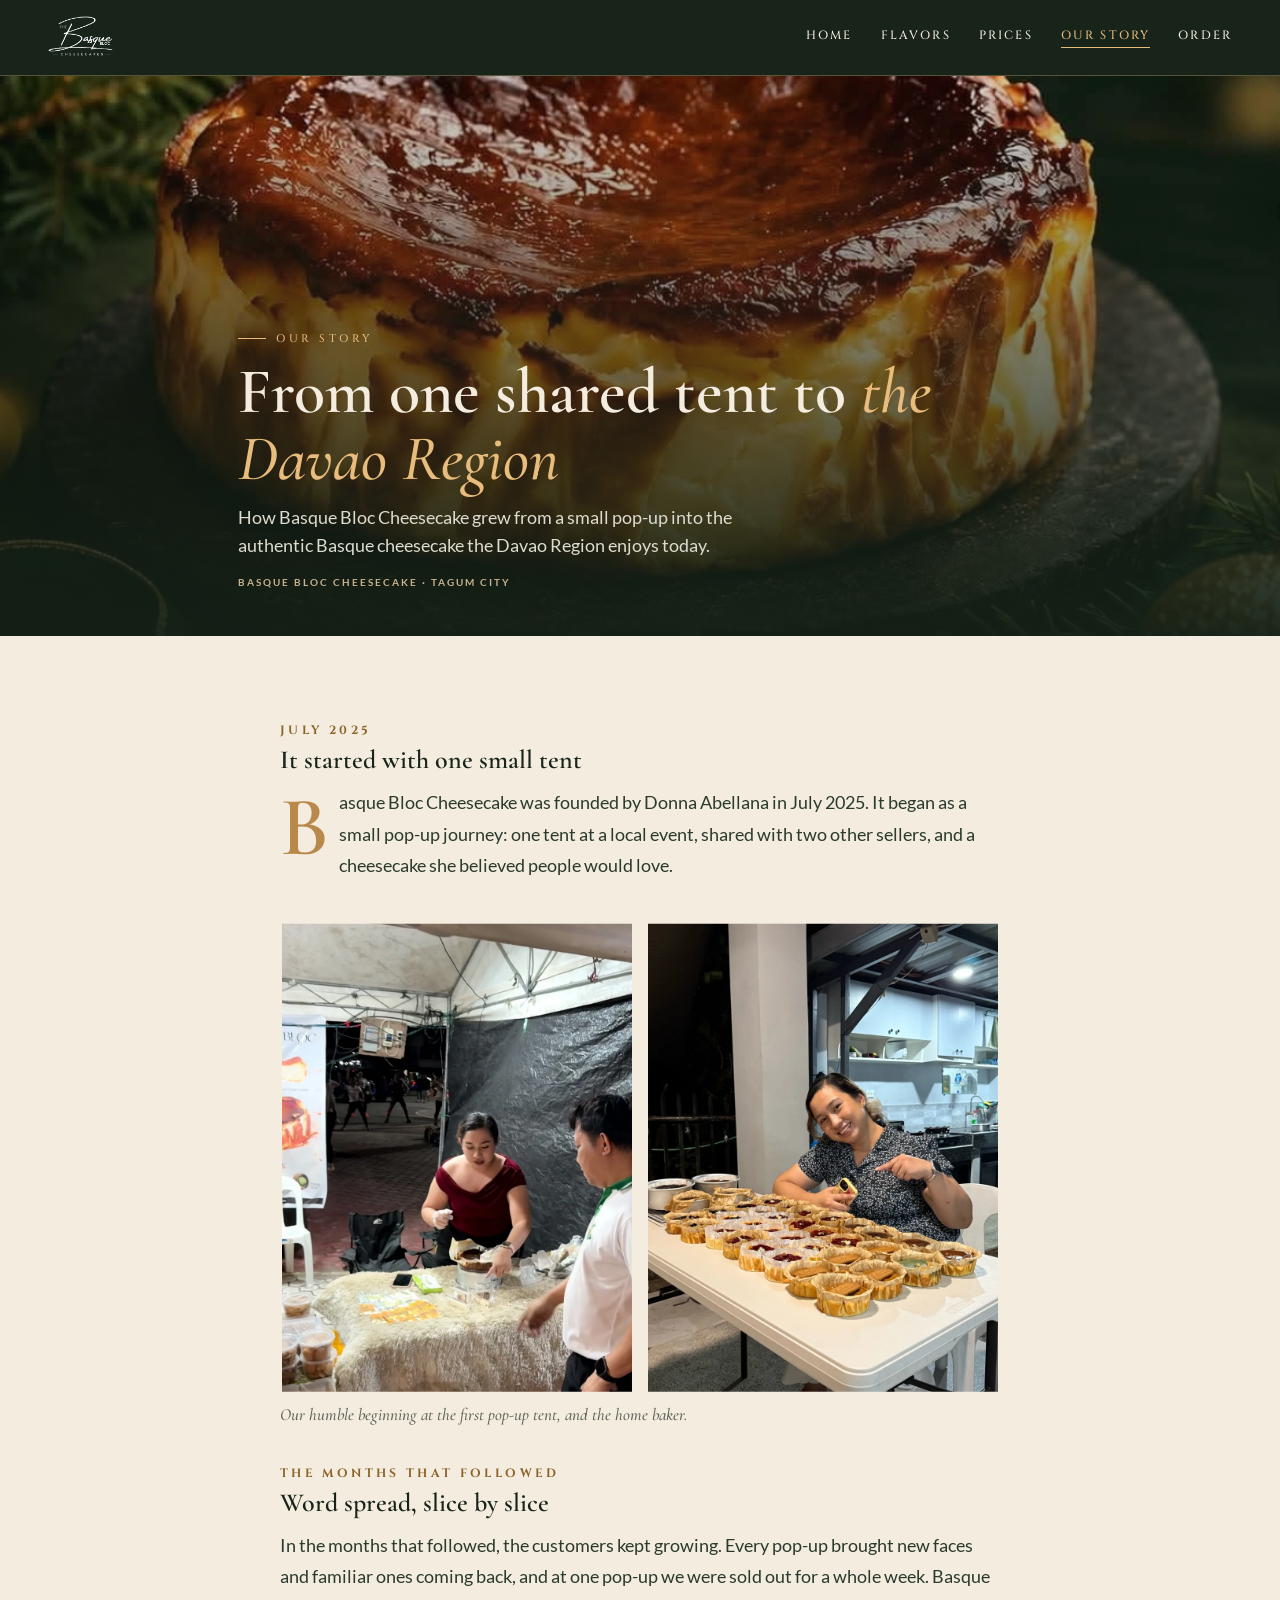
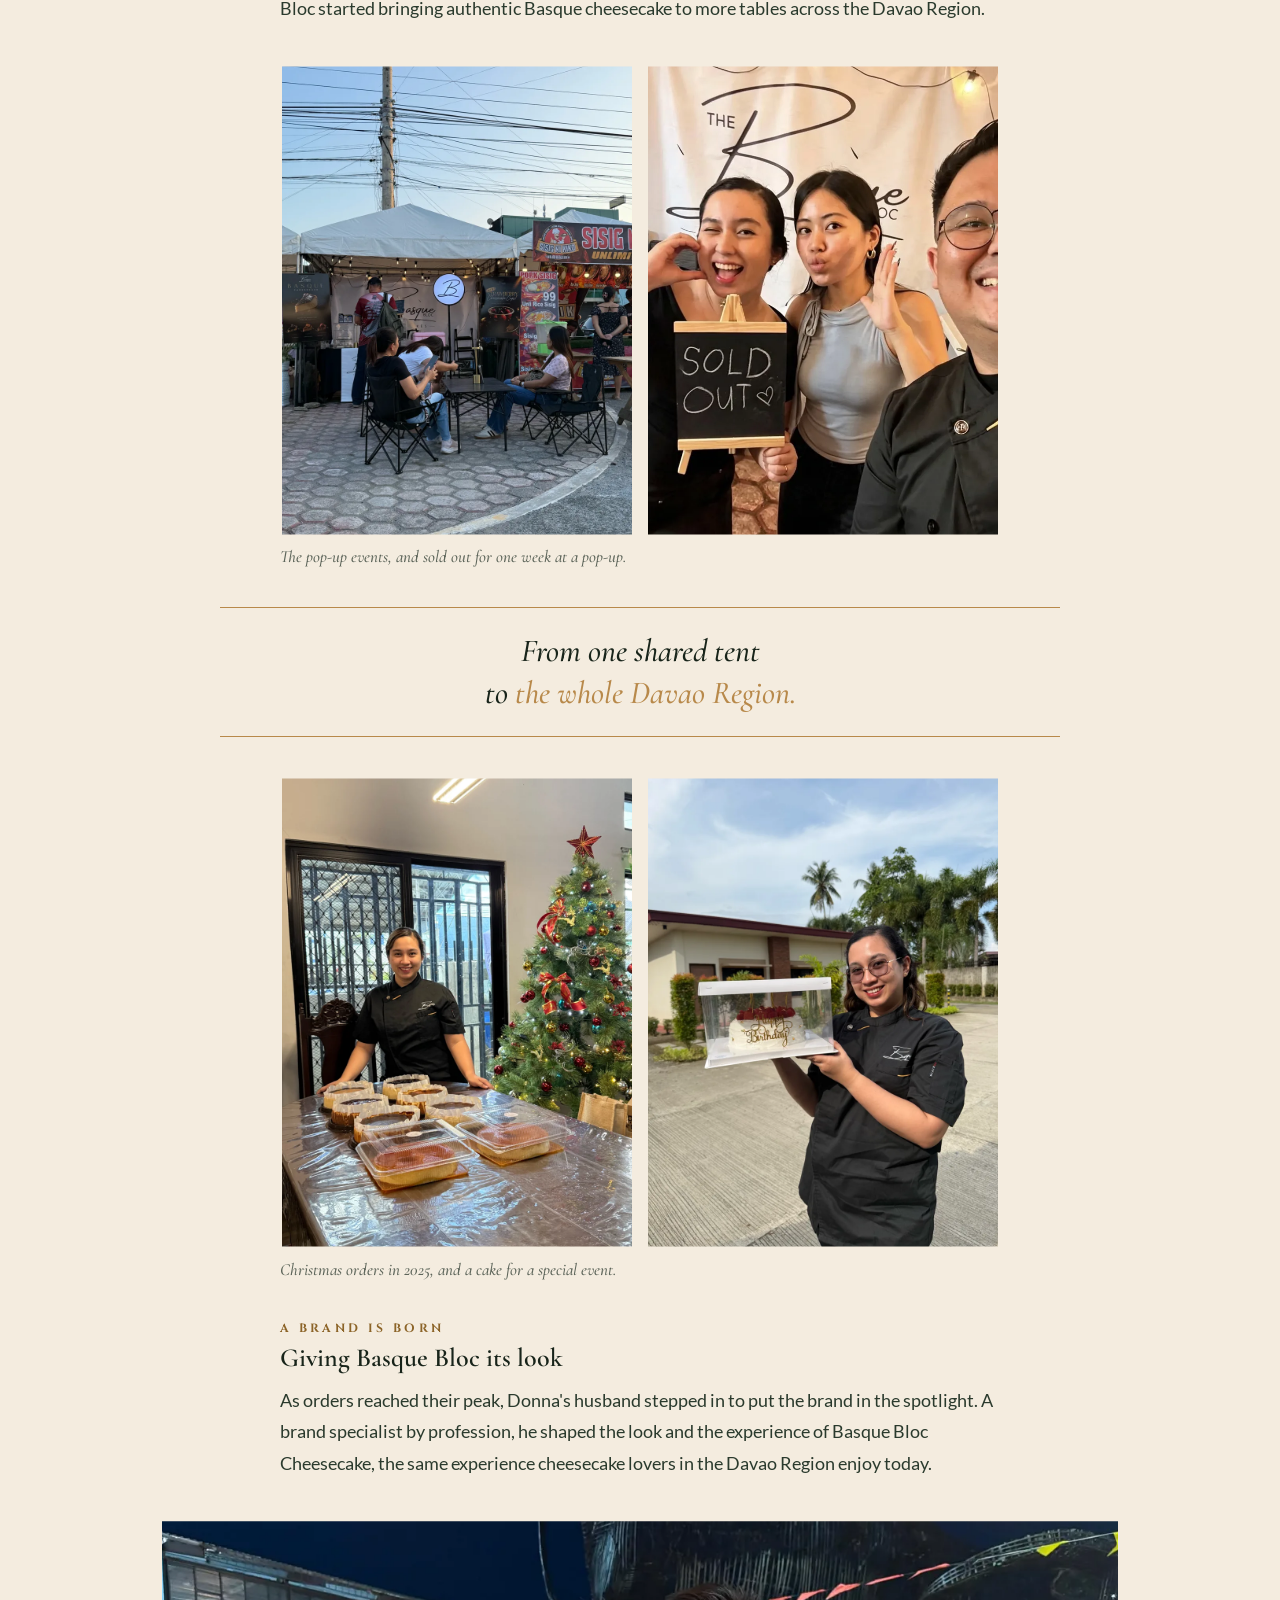
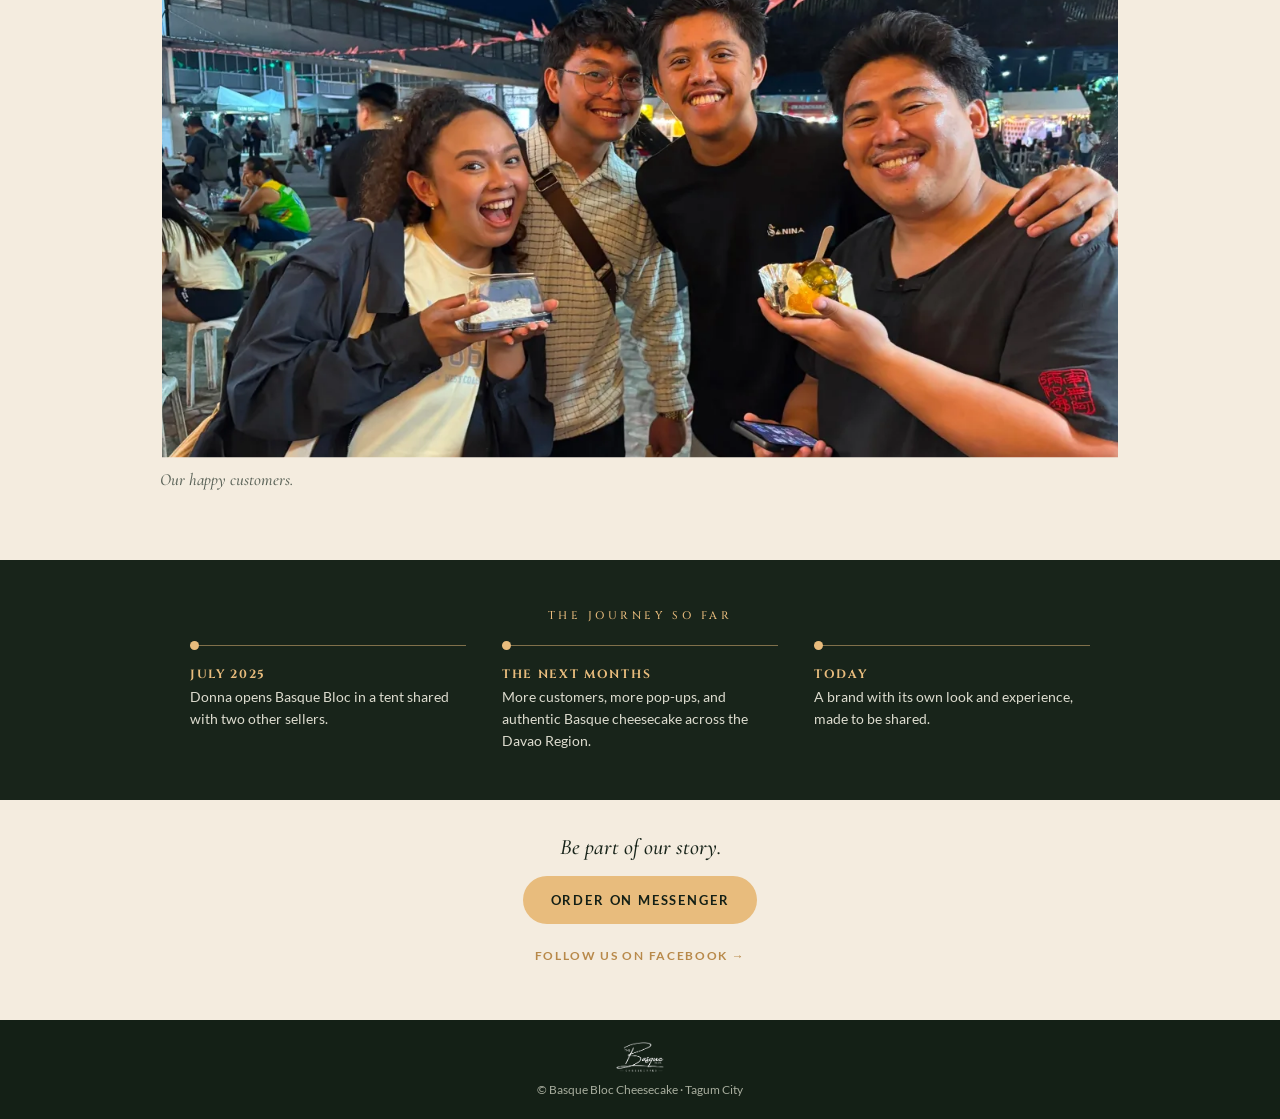
==== our-story/index.html @ f89abeab "Add Our Story page and homepage teaser" ====
<!doctype html><html lang="en"><head><meta charset="utf-8"><meta name="viewport" content="width=device-width,initial-scale=1">
<meta name="theme-color" content="#18241A">
<meta name="description" content="How Basque Bloc Cheesecake grew from one shared pop-up tent in Tagum City in July 2025 to the authentic Basque cheesecake the Davao Region enjoys today.">
<meta property="og:type" content="article"><meta property="og:url" content="https://basqueblocph.github.io/our-story/">
<meta property="og:title" content="Our Story — Basque Bloc Cheesecake"><meta property="og:description" content="From one shared tent to the Davao Region.">
<meta property="og:image" content="https://basqueblocph.github.io/assets/og-preview.jpg"><meta property="og:image:width" content="1200"><meta property="og:image:height" content="630">
<meta name="twitter:card" content="summary_large_image">
<link rel="icon" href="../assets/favicon.png" type="image/png"><link rel="apple-touch-icon" href="../assets/apple-touch-icon.png">
<title>Our Story — Basque Bloc Cheesecake</title>
<style>
@font-face{font-family:Cinzel;font-weight:500;src:url('../assets/fonts/Cinzel-500.woff2')}
@font-face{font-family:Cinzel;font-weight:700;src:url('../assets/fonts/Cinzel-700.woff2')}
@font-face{font-family:'Cormorant Garamond';font-style:italic;font-weight:500;src:url('../assets/fonts/CormorantGaramond-500i.woff2')}
@font-face{font-family:'Cormorant Garamond';font-weight:600;src:url('../assets/fonts/CormorantGaramond-600.woff2')}
@font-face{font-family:Lato;font-weight:400;src:url('../assets/fonts/Lato-400.woff2')}
@font-face{font-family:Lato;font-weight:700;src:url('../assets/fonts/Lato-700.woff2')}
:root{--green:#18241A;--forest:#142016;--cream:#F4ECDF;--gold:#E8BC7D;--goldd:#B8894A;--ink:#18241A}
*{box-sizing:border-box;margin:0;padding:0}
body{background:var(--cream);color:var(--ink);font-family:Lato,Arial,sans-serif}
header{background:var(--green);height:64px;display:flex;align-items:center;justify-content:space-between;padding:0 20px;border-bottom:1px solid rgba(232,188,125,.3)}
header img{height:34px}
header nav{display:none;gap:28px;font:500 0.75rem Cinzel;letter-spacing:.18em;color:#F4ECDF}
header nav b{color:var(--gold);font-weight:500;border-bottom:1px solid var(--gold);padding-bottom:4px}
.burger{width:22px;height:14px;border-top:2px solid var(--gold);border-bottom:2px solid var(--gold);position:relative}
.burger:after{content:'';position:absolute;left:0;right:0;top:4px;border-top:2px solid var(--gold)}
.hero{position:relative;min-height:440px;background:url('../assets/photos/hero-cake.webp') center 35%/cover;display:flex;align-items:flex-end}
.hero:before{content:'';position:absolute;inset:0;background:linear-gradient(180deg,rgba(20,32,22,.15) 0%,rgba(20,32,22,.55) 45%,rgba(20,32,22,.96) 100%)}
.hero .in{position:relative;padding:96px 22px 30px;color:#F4ECDF;max-width:900px;margin:0 auto;width:100%}
.kick{font:500 0.6875rem Cinzel;letter-spacing:.32em;color:var(--gold);display:flex;align-items:center;gap:10px}
.kick:before{content:'';width:28px;border-top:1px solid var(--gold)}
h1{font:600 2.375rem/1.05 'Cormorant Garamond',Georgia,serif;margin:12px 0 12px}
h1 i{font-style:italic;font-weight:500;color:var(--gold)}
.dek{font:400 0.9375rem/1.55 Lato;color:#dddccf;max-width:560px}
.meta{margin-top:16px;font:700 0.625rem Lato;letter-spacing:.2em;color:#c9b48f}
article{max-width:680px;margin:0 auto;padding:34px 22px 10px}
article p{font-size:1.031rem;line-height:1.75;margin:0 0 20px;color:#2a3a2d}
.drop:first-letter{float:left;font:600 4rem/0.82 'Cormorant Garamond',serif;color:var(--goldd);margin:6px 10px 0 0}
h2{font:600 1.625rem/1.2 'Cormorant Garamond',serif;margin:30px 0 12px;color:var(--ink)}
h2 small{display:block;font:700 0.75rem Cinzel;letter-spacing:.28em;color:#8C6428;margin-bottom:6px}
figure{margin:26px -22px}
figure img{width:100%;display:block;aspect-ratio:3/2;object-fit:cover;object-position:center 60%;clip-path:inset(2px)}.duo{display:grid;grid-template-columns:1fr 1fr;gap:4px}
figcaption{font:italic 500 1.0625rem 'Cormorant Garamond',serif;color:#5d655a;padding:8px 22px 0}
.pull{margin:30px 0;padding:22px 0;border-top:1px solid var(--goldd);border-bottom:1px solid var(--goldd);text-align:center;font:italic 500 1.625rem/1.3 'Cormorant Garamond',serif;color:var(--ink)}
.pull span{color:var(--goldd)}
.time{background:var(--green);color:#F4ECDF;padding:34px 22px;margin-top:20px}
.time .wrap{max-width:900px;margin:0 auto}
.time h3{font:500 0.6875rem Cinzel;letter-spacing:.32em;color:var(--gold);text-align:center;margin-bottom:22px}
.steps{display:grid;gap:18px}
.step{border-left:1px solid rgba(232,188,125,.5);padding:2px 0 2px 18px;position:relative}
.step:before{content:'';position:absolute;left:-5px;top:6px;width:9px;height:9px;border-radius:50%;background:var(--gold)}
.step b{display:block;font:700 0.75rem Cinzel;letter-spacing:.14em;color:var(--gold);margin-bottom:4px}
.step span{font:400 0.9062rem/1.5 Lato;color:#dddccf}
.cta{text-align:center;padding:34px 22px 40px}
.cta p{font:italic 500 1.375rem 'Cormorant Garamond',serif;margin-bottom:16px}
.btn{display:inline-block;background:var(--gold);color:var(--forest);font:700 0.8125rem Lato;letter-spacing:.14em;padding:16px 28px;border-radius:999px}
.btn2{display:inline-flex;align-items:center;justify-content:center;min-height:48px;padding:0 16px;margin-top:8px;font:700 0.75rem Lato;letter-spacing:.14em;color:var(--goldd)}
footer{background:var(--forest);color:#a9ae9f;text-align:center;padding:22px;font:400 0.75rem Lato}
footer img{height:30px;display:block;margin:0 auto 10px}
@media(min-width:900px){
 header{height:76px;padding:0 48px} header img{height:40px} header nav{display:flex} .burger{display:none}
 .hero{min-height:560px} .hero .in{padding:0 48px 48px} h1{font-size:4rem} .dek{font-size:1.125rem}
 article{padding:56px 0 10px;max-width:720px} article p{font-size:1.125rem}
 .drop:first-letter{font-size:5.25rem}
 figure{margin:40px 0} .duo{gap:12px} figcaption{padding:10px 0 0}
 .pull{font-size:2rem;margin:40px -60px}
 .time{padding:48px} .steps{grid-template-columns:repeat(3,1fr);gap:36px}
 .step{border-left:none;border-top:1px solid rgba(232,188,125,.5);padding:20px 0 0}
 .step:before{left:0;top:-5px}
}
.tall img{aspect-ratio:4/5;object-position:center 40%}.duo.t img{aspect-ratio:3/4}.wide img{aspect-ratio:4/3;object-position:center 30%}
@media(min-width:900px){.tall{margin:40px 60px}.wide{margin:40px -120px}.wide img{aspect-ratio:16/9}}
.cta .btn2{display:flex;width:max-content;margin-left:auto;margin-right:auto}a{color:inherit;text-decoration:none}
header nav a{color:#F4ECDF}header nav a:hover{color:var(--gold)}
.mnav{position:relative}.mnav summary{list-style:none;cursor:pointer;width:48px;height:48px;display:flex;align-items:center;justify-content:center}
.mnav summary::-webkit-details-marker{display:none}
.mnav .links{position:absolute;right:0;top:52px;background:var(--green);border:1px solid rgba(232,188,125,.35);border-radius:14px;padding:8px;display:flex;flex-direction:column;min-width:200px;z-index:10}
.mnav .links a{font:500 13px Cinzel;letter-spacing:.14em;color:#F4ECDF;padding:14px 16px;min-height:48px}
.mnav .links a[aria-current]{color:var(--gold)}
.btn,.btn2{cursor:pointer}.btn:focus-visible,.btn2:focus-visible,a:focus-visible{outline:2px solid var(--gold);outline-offset:3px}
.btn2{display:inline-block;padding:12px 8px}
h1,h2,p,figcaption,.pull{overflow-wrap:normal;word-break:normal;hyphens:manual}
@media(min-width:900px){.mnav{display:none}}
</style></head><body>
<header><a href="../" aria-label="Basque Bloc Cheesecake home"><img src="../assets/logo-white.png" alt="The Basque Bloc Cheesecakes"></a><nav aria-label="Main navigation"><a href="../#home">HOME</a><a href="../#menu">FLAVORS</a><a href="../#sizes">PRICES</a><b aria-current="page">OUR STORY</b><a href="https://m.me/BasqueBlocPH" target="_blank" rel="noopener noreferrer">ORDER</a></nav>
<details class="mnav"><summary aria-label="Open menu"><span class="burger" aria-hidden="true"></span></summary><div class="links"><a href="../#home">HOME</a><a href="../#menu">FLAVORS</a><a href="../#sizes">PRICES</a><a href="./" aria-current="page">OUR STORY</a><a href="https://m.me/BasqueBlocPH" target="_blank" rel="noopener noreferrer">ORDER</a></div></details></header>
<main><section class="hero"><div class="in">
<div class="kick">OUR STORY</div>
<h1>From one shared tent to <i>the Davao Region</i></h1>
<p class="dek">How Basque Bloc Cheesecake grew from a small pop-up into the authentic Basque cheesecake the Davao Region enjoys today.</p>
<div class="meta">BASQUE BLOC CHEESECAKE · TAGUM CITY</div>
</div></section>
<article>
<h2><small>JULY 2025</small>It started with one small tent</h2>
<p class="drop">Basque Bloc Cheesecake was founded by Donna Abellana in July 2025. It began as a small pop-up journey: one tent at a local event, shared with two other sellers, and a cheesecake she believed people would love.</p>
<figure><div class="duo t"><img loading="lazy" src="../assets/story/first-popup.webp" alt="Basque Bloc's first pop-up tent"><img loading="lazy" src="../assets/story/home-baker.webp" alt="Donna with a table of Basque cheesecakes"></div><figcaption>Our humble beginning at the first pop-up tent, and the home baker.</figcaption></figure>
<h2><small>THE MONTHS THAT FOLLOWED</small>Word spread, slice by slice</h2>
<p>In the months that followed, the customers kept growing. Every pop-up brought new faces and familiar ones coming back, and at one pop-up we were sold out for a whole week. Basque Bloc started bringing authentic Basque cheesecake to more tables across the Davao Region.</p>
<figure><div class="duo t"><img loading="lazy" src="../assets/story/popup-events.webp" alt="Basque Bloc at a pop-up event"><img loading="lazy" src="../assets/story/sold-out.webp" alt="The team with a Sold Out sign"></div><figcaption>The pop-up events, and sold out for one week at a pop-up.</figcaption></figure>
<div class="pull">From one shared tent<br>to <span>the whole Davao Region.</span></div>
<figure><div class="duo t"><img loading="lazy" src="../assets/story/christmas-2025.webp" alt="Christmas orders in 2025"><img loading="lazy" src="../assets/story/special-event.webp" alt="A cheesecake for a special event"></div><figcaption>Christmas orders in 2025, and a cake for a special event.</figcaption></figure>
<h2><small>A BRAND IS BORN</small>Giving Basque Bloc its look</h2>
<p>As orders reached their peak, Donna's husband stepped in to put the brand in the spotlight. A brand specialist by profession, he shaped the look and the experience of Basque Bloc Cheesecake, the same experience cheesecake lovers in the Davao Region enjoy today.</p>
<figure class="wide"><img loading="lazy" src="../assets/story/happy-customers.webp" alt="Happy Basque Bloc customers"><figcaption>Our happy customers.</figcaption></figure>
</article>
<section class="time"><div class="wrap"><h3>THE JOURNEY SO FAR</h3><div class="steps">
<div class="step"><b>JULY 2025</b><span>Donna opens Basque Bloc in a tent shared with two other sellers.</span></div>
<div class="step"><b>THE NEXT MONTHS</b><span>More customers, more pop-ups, and authentic Basque cheesecake across the Davao Region.</span></div>
<div class="step"><b>TODAY</b><span>A brand with its own look and experience, made to be shared.</span></div>
</div></div></section>
<section class="cta"><p>Be part of our story.</p><a class="btn" href="https://m.me/BasqueBlocPH" target="_blank" rel="noopener noreferrer">ORDER ON MESSENGER</a><br><a class="btn2" href="https://www.facebook.com/BasqueBlocPH/" target="_blank" rel="noopener noreferrer">FOLLOW US ON FACEBOOK →</a></section></main>
<footer><a href="../"><img src="../assets/logo-white.png" alt="Back to Basque Bloc home"></a>© Basque Bloc Cheesecake · Tagum City</footer>
</body></html>
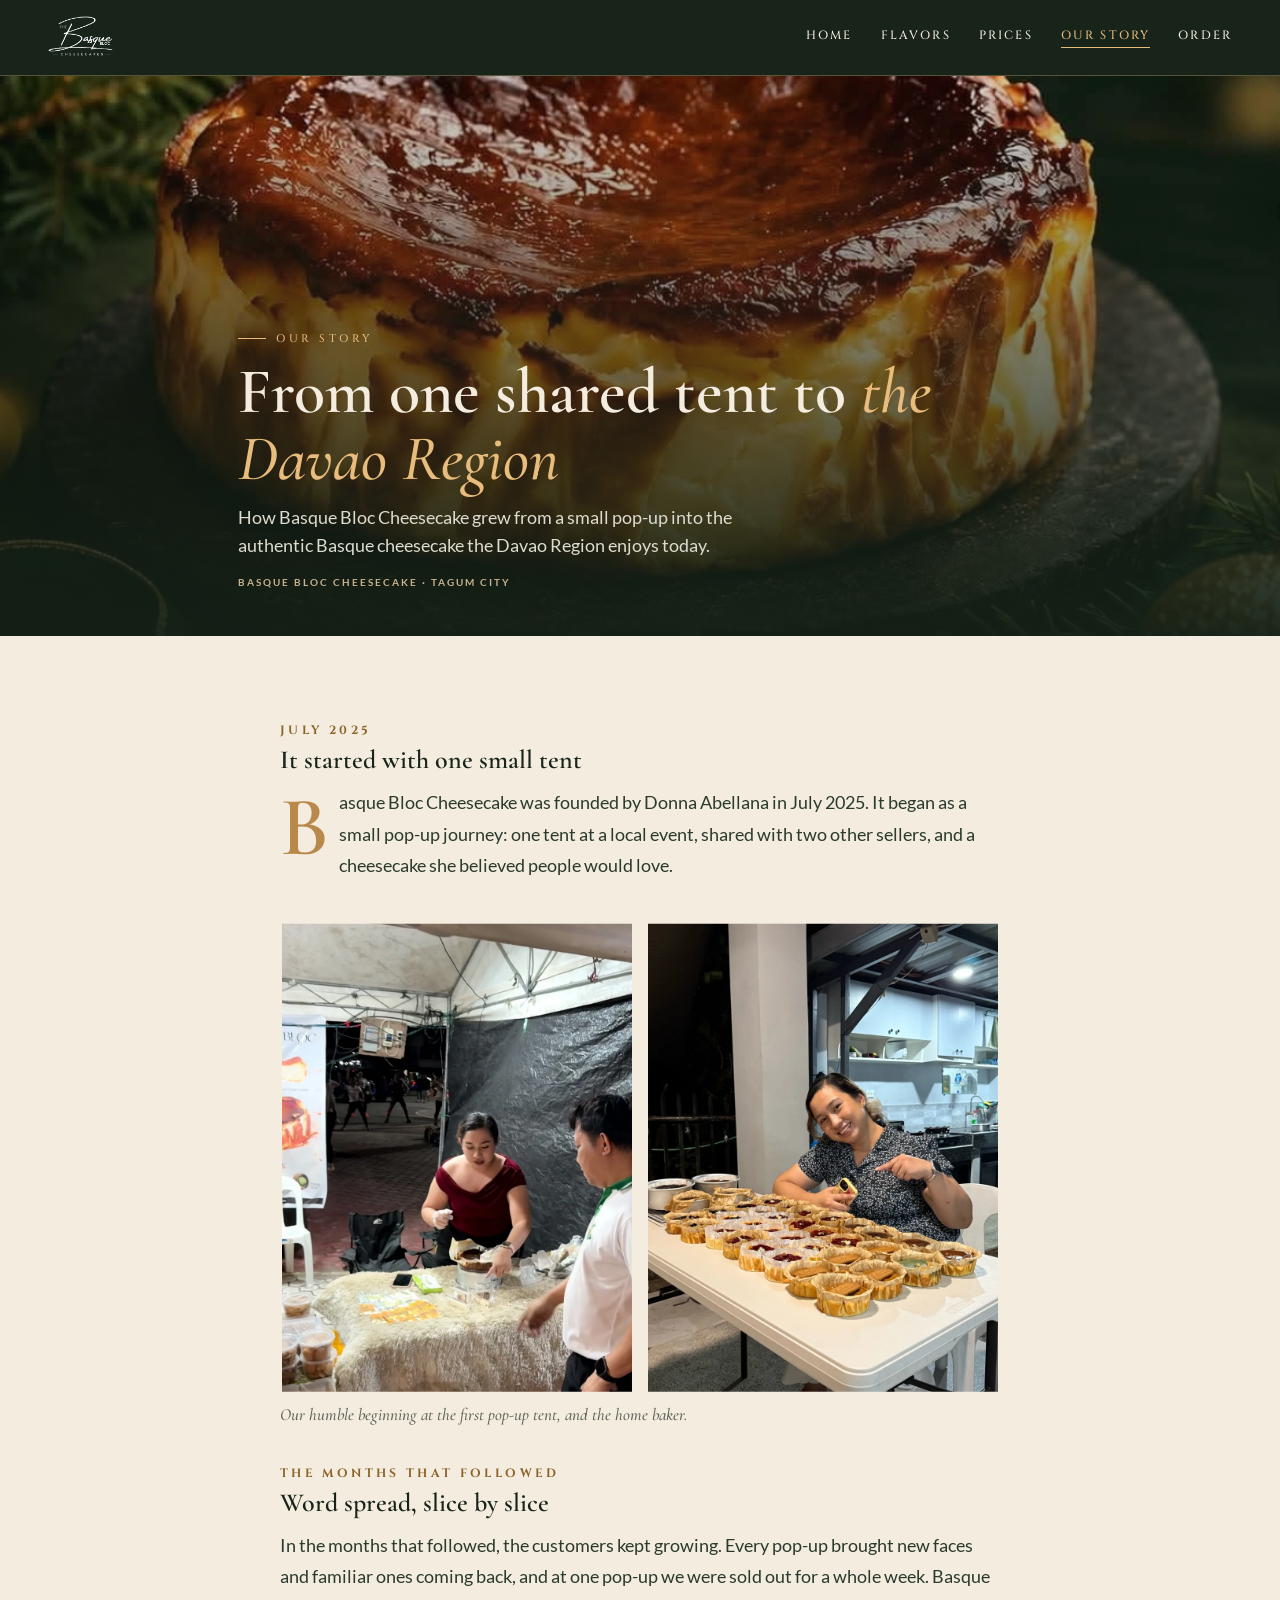
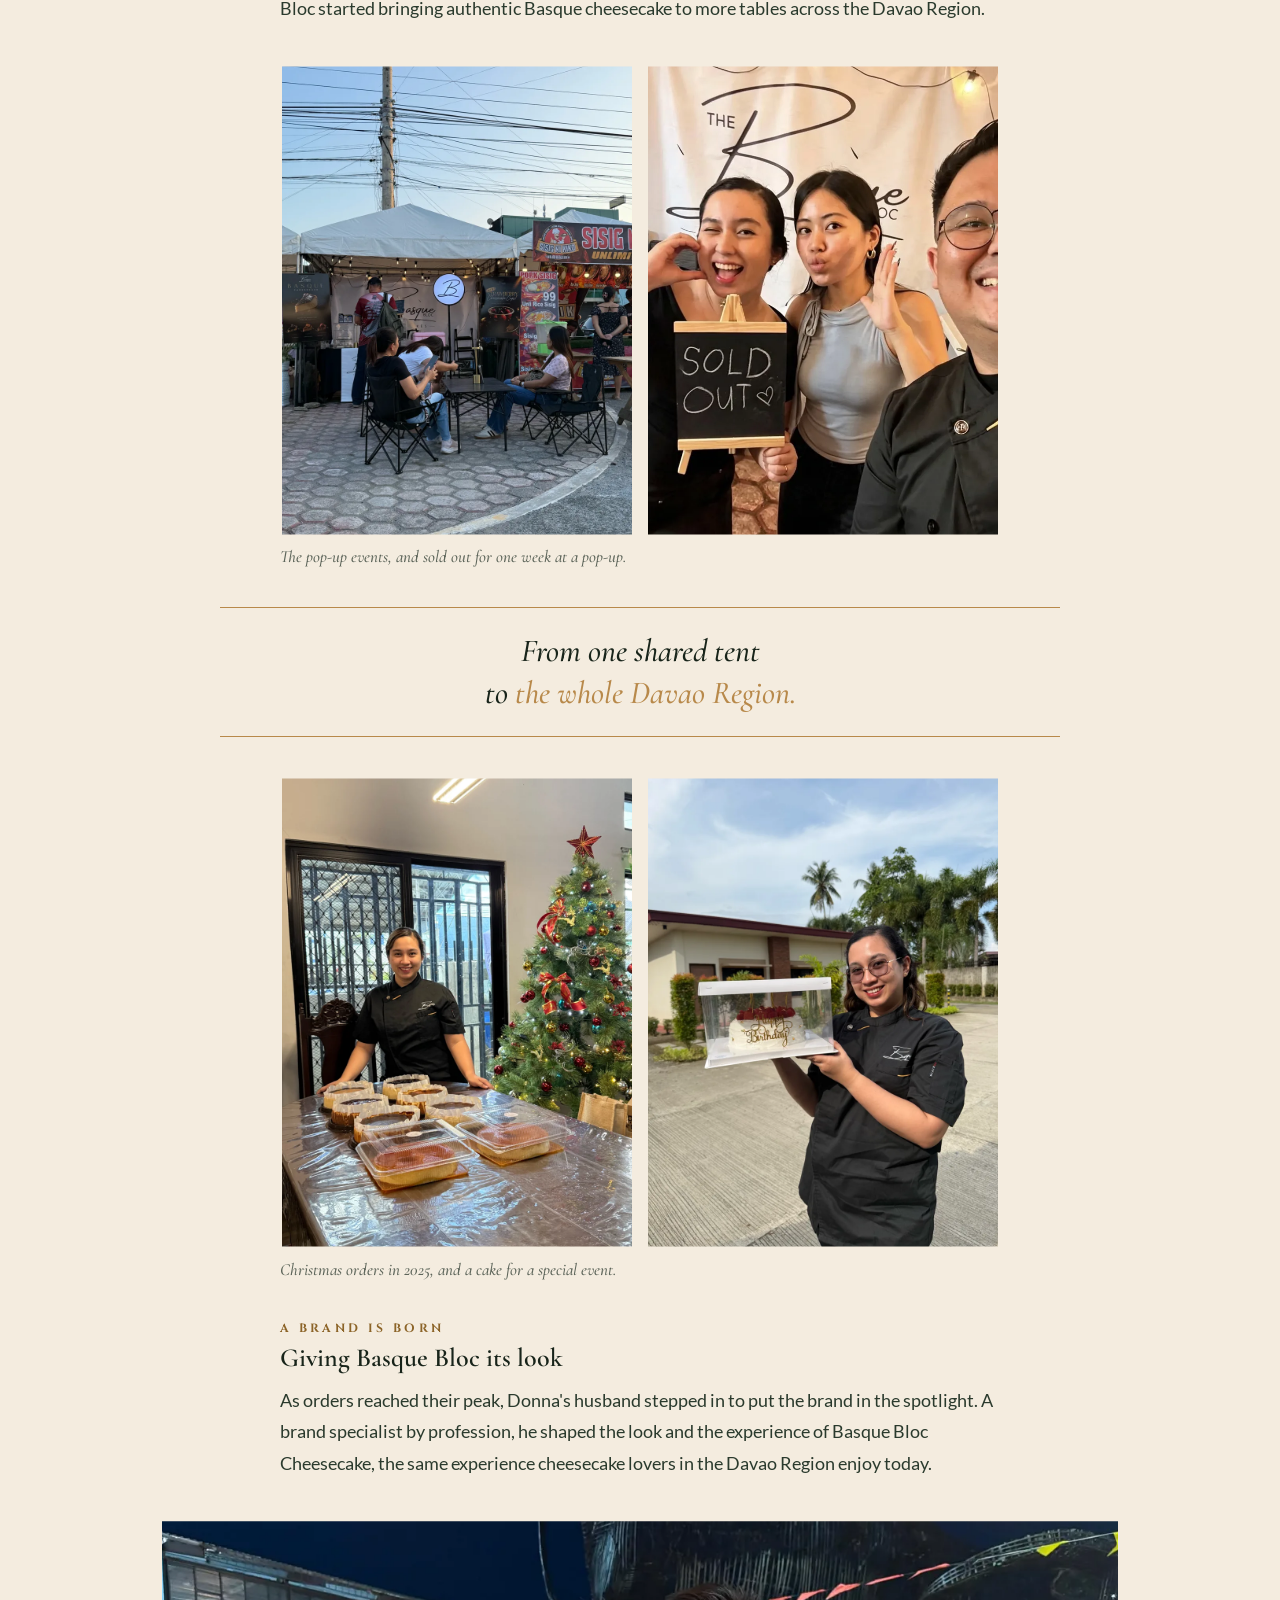
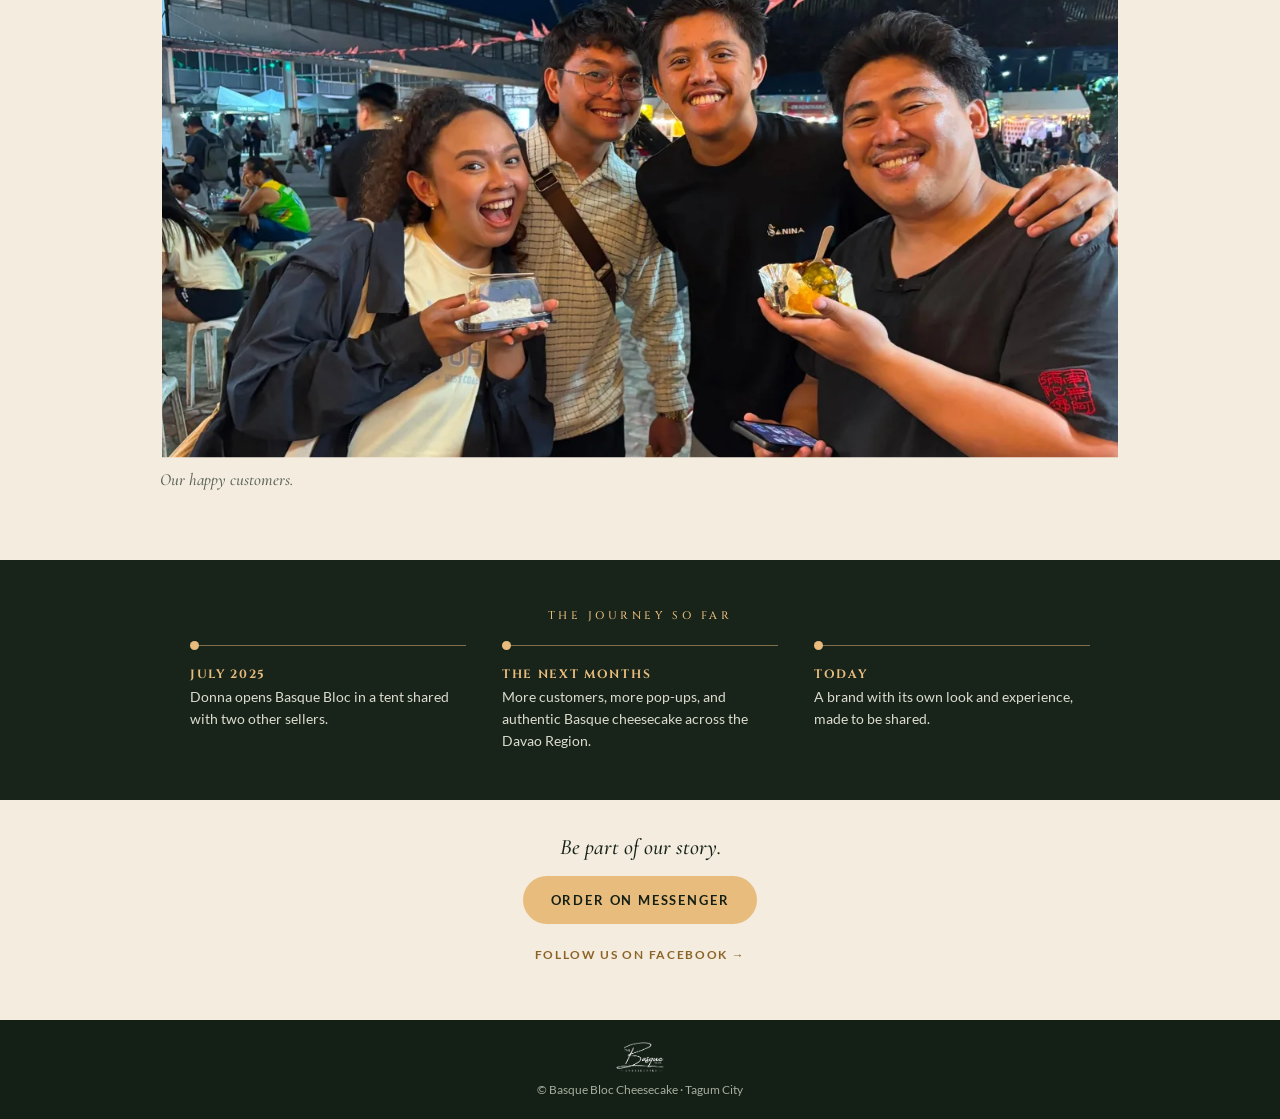
==== commit f8a25442: "Our Story: Uma's readability fixes (rem text, captions, labels, 48px Follow, hero min-height)" ====
--- a/our-story/index.html
+++ b/our-story/index.html
@@ -23,9 +23,9 @@
 header nav b{color:var(--gold);font-weight:500;border-bottom:1px solid var(--gold);padding-bottom:4px}
 .burger{width:22px;height:14px;border-top:2px solid var(--gold);border-bottom:2px solid var(--gold);position:relative}
 .burger:after{content:'';position:absolute;left:0;right:0;top:4px;border-top:2px solid var(--gold)}
-.hero{position:relative;min-height:440px;background:url('../assets/photos/hero-cake.webp') center 35%/cover;display:flex;align-items:flex-end}
+.hero{position:relative;height:440px;background:url('../assets/photos/hero-cake.webp') center 35%/cover;display:flex;align-items:flex-end}
 .hero:before{content:'';position:absolute;inset:0;background:linear-gradient(180deg,rgba(20,32,22,.15) 0%,rgba(20,32,22,.55) 45%,rgba(20,32,22,.96) 100%)}
-.hero .in{position:relative;padding:96px 22px 30px;color:#F4ECDF;max-width:900px;margin:0 auto;width:100%}
+.hero .in{position:relative;padding:0 22px 30px;color:#F4ECDF;max-width:900px;margin:0 auto;width:100%}
 .kick{font:500 0.6875rem Cinzel;letter-spacing:.32em;color:var(--gold);display:flex;align-items:center;gap:10px}
 .kick:before{content:'';width:28px;border-top:1px solid var(--gold)}
 h1{font:600 2.375rem/1.05 'Cormorant Garamond',Georgia,serif;margin:12px 0 12px}
@@ -53,12 +53,12 @@
 .cta{text-align:center;padding:34px 22px 40px}
 .cta p{font:italic 500 1.375rem 'Cormorant Garamond',serif;margin-bottom:16px}
 .btn{display:inline-block;background:var(--gold);color:var(--forest);font:700 0.8125rem Lato;letter-spacing:.14em;padding:16px 28px;border-radius:999px}
-.btn2{display:inline-flex;align-items:center;justify-content:center;min-height:48px;padding:0 16px;margin-top:8px;font:700 0.75rem Lato;letter-spacing:.14em;color:var(--goldd)}
+.btn2{display:inline-flex;align-items:center;justify-content:center;min-height:48px;padding:0 16px;margin-top:8px;font:700 0.75rem Lato;letter-spacing:.14em;color:#8C6428}
 footer{background:var(--forest);color:#a9ae9f;text-align:center;padding:22px;font:400 0.75rem Lato}
 footer img{height:30px;display:block;margin:0 auto 10px}
 @media(min-width:900px){
  header{height:76px;padding:0 48px} header img{height:40px} header nav{display:flex} .burger{display:none}
- .hero{min-height:560px} .hero .in{padding:0 48px 48px} h1{font-size:4rem} .dek{font-size:1.125rem}
+ .hero{height:560px} .hero .in{padding:0 48px 48px} h1{font-size:4rem} .dek{font-size:1.125rem}
  article{padding:56px 0 10px;max-width:720px} article p{font-size:1.125rem}
  .drop:first-letter{font-size:5.25rem}
  figure{margin:40px 0} .duo{gap:12px} figcaption{padding:10px 0 0}
@@ -74,12 +74,14 @@
 .mnav{position:relative}.mnav summary{list-style:none;cursor:pointer;width:48px;height:48px;display:flex;align-items:center;justify-content:center}
 .mnav summary::-webkit-details-marker{display:none}
 .mnav .links{position:absolute;right:0;top:52px;background:var(--green);border:1px solid rgba(232,188,125,.35);border-radius:14px;padding:8px;display:flex;flex-direction:column;min-width:200px;z-index:10}
-.mnav .links a{font:500 13px Cinzel;letter-spacing:.14em;color:#F4ECDF;padding:14px 16px;min-height:48px}
+.mnav .links a{font:500 .8125rem Cinzel;letter-spacing:.14em;color:#F4ECDF;padding:14px 16px;min-height:48px}
 .mnav .links a[aria-current]{color:var(--gold)}
-.btn,.btn2{cursor:pointer}.btn:focus-visible,.btn2:focus-visible,a:focus-visible{outline:2px solid var(--gold);outline-offset:3px}
-.btn2{display:inline-block;padding:12px 8px}
+.btn,.btn2{cursor:pointer}a:focus-visible{outline:2px solid var(--gold);outline-offset:3px}
 h1,h2,p,figcaption,.pull{overflow-wrap:normal;word-break:normal;hyphens:manual}
-@media(min-width:900px){.mnav{display:none}}
+.hero{height:auto!important;min-height:440px}.hero .in{padding-top:96px}
+h1{font-size:clamp(2.2rem,9vw,3.4rem)}
+.btn2{max-width:100%;white-space:normal;text-align:center;line-height:1.4;padding-top:8px;padding-bottom:8px}.btn{max-width:100%}
+@media(min-width:900px){.mnav{display:none}.hero{min-height:560px}.hero .in{padding-top:120px}h1{font-size:clamp(3.4rem,5vw,4rem)}}
 </style></head><body>
 <header><a href="../" aria-label="Basque Bloc Cheesecake home"><img src="../assets/logo-white.png" alt="The Basque Bloc Cheesecakes"></a><nav aria-label="Main navigation"><a href="../#home">HOME</a><a href="../#menu">FLAVORS</a><a href="../#sizes">PRICES</a><b aria-current="page">OUR STORY</b><a href="https://m.me/BasqueBlocPH" target="_blank" rel="noopener noreferrer">ORDER</a></nav>
 <details class="mnav"><summary aria-label="Open menu"><span class="burger" aria-hidden="true"></span></summary><div class="links"><a href="../#home">HOME</a><a href="../#menu">FLAVORS</a><a href="../#sizes">PRICES</a><a href="./" aria-current="page">OUR STORY</a><a href="https://m.me/BasqueBlocPH" target="_blank" rel="noopener noreferrer">ORDER</a></div></details></header>
@@ -107,6 +109,6 @@
 <div class="step"><b>THE NEXT MONTHS</b><span>More customers, more pop-ups, and authentic Basque cheesecake across the Davao Region.</span></div>
 <div class="step"><b>TODAY</b><span>A brand with its own look and experience, made to be shared.</span></div>
 </div></div></section>
-<section class="cta"><p>Be part of our story.</p><a class="btn" href="https://m.me/BasqueBlocPH" target="_blank" rel="noopener noreferrer">ORDER ON MESSENGER</a><br><a class="btn2" href="https://www.facebook.com/BasqueBlocPH/" target="_blank" rel="noopener noreferrer">FOLLOW US ON FACEBOOK →</a></section></main>
+<section class="cta"><p>Be part of our story.</p><a class="btn" href="https://m.me/BasqueBlocPH" target="_blank" rel="noopener noreferrer">ORDER ON MESSENGER</a><a class="btn2" href="https://www.facebook.com/BasqueBlocPH/" target="_blank" rel="noopener noreferrer">FOLLOW US ON FACEBOOK →</a></section></main>
 <footer><a href="../"><img src="../assets/logo-white.png" alt="Back to Basque Bloc home"></a>© Basque Bloc Cheesecake · Tagum City</footer>
 </body></html>
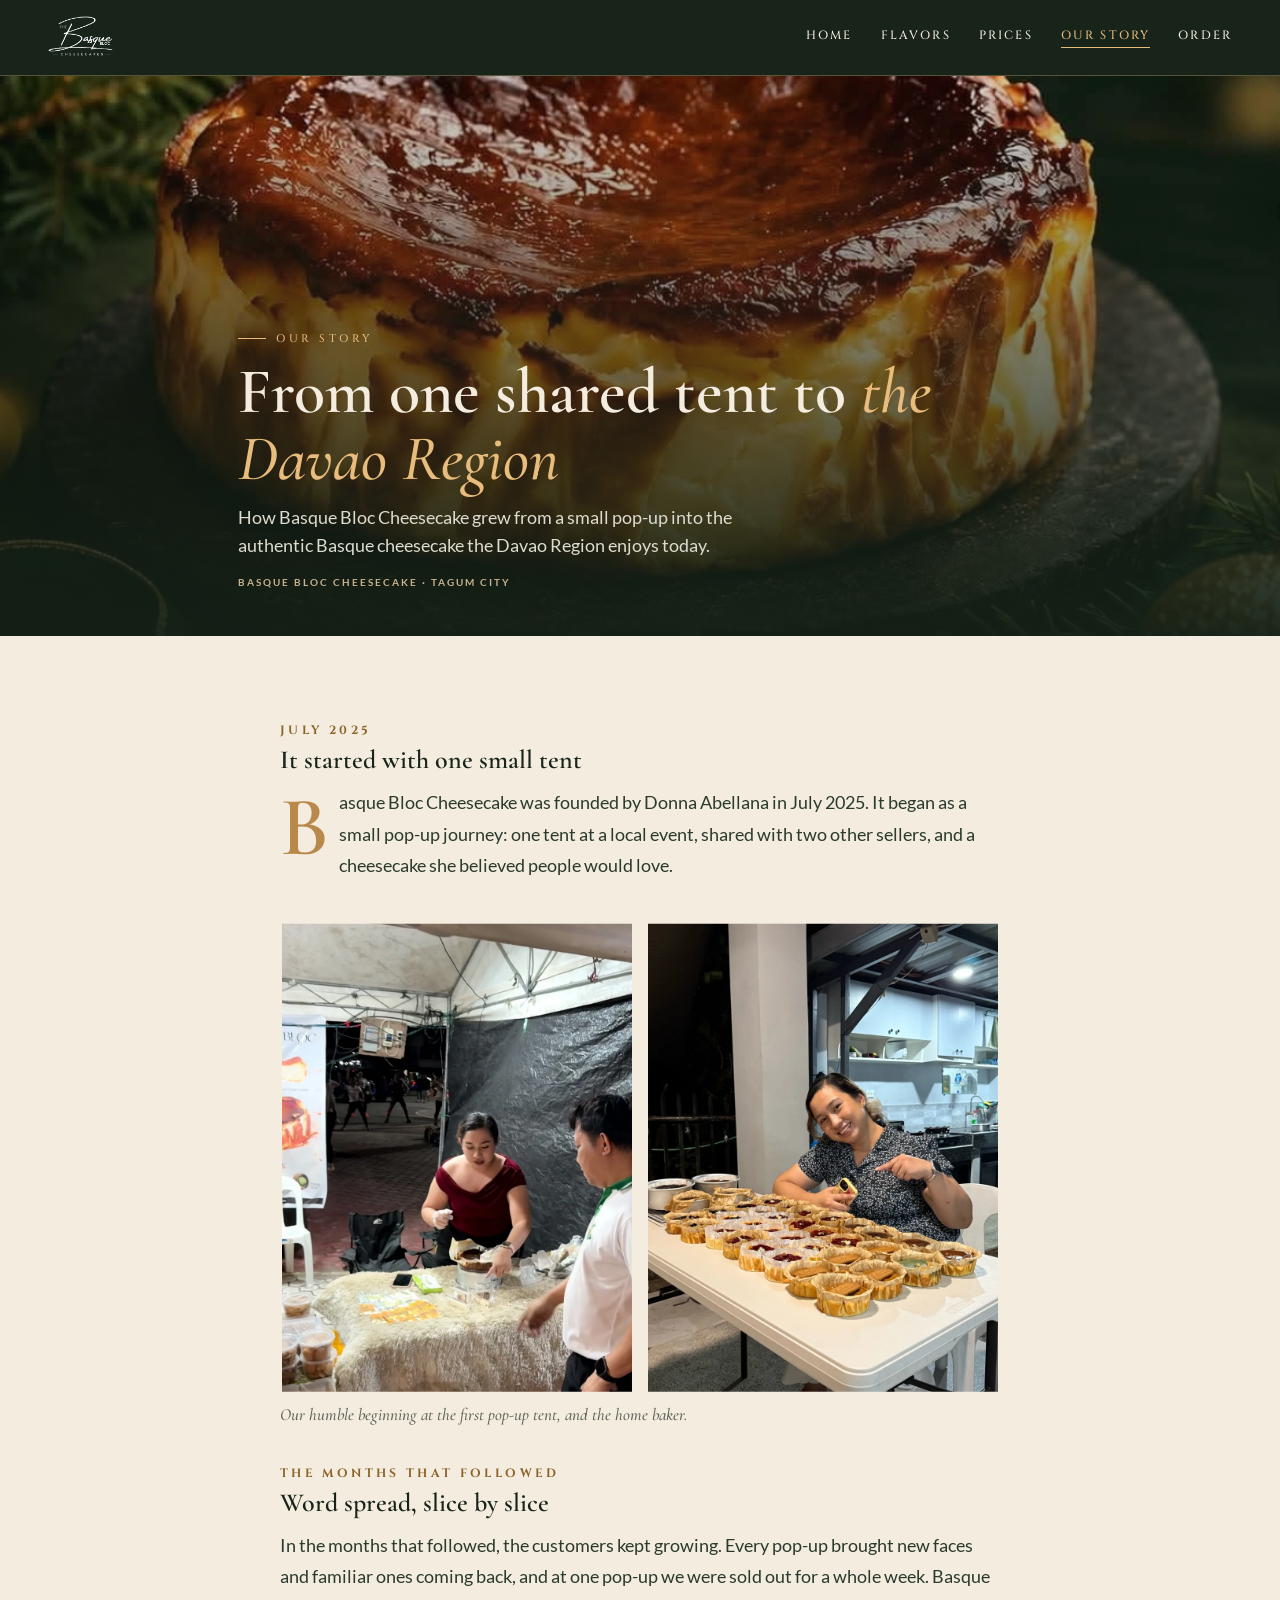
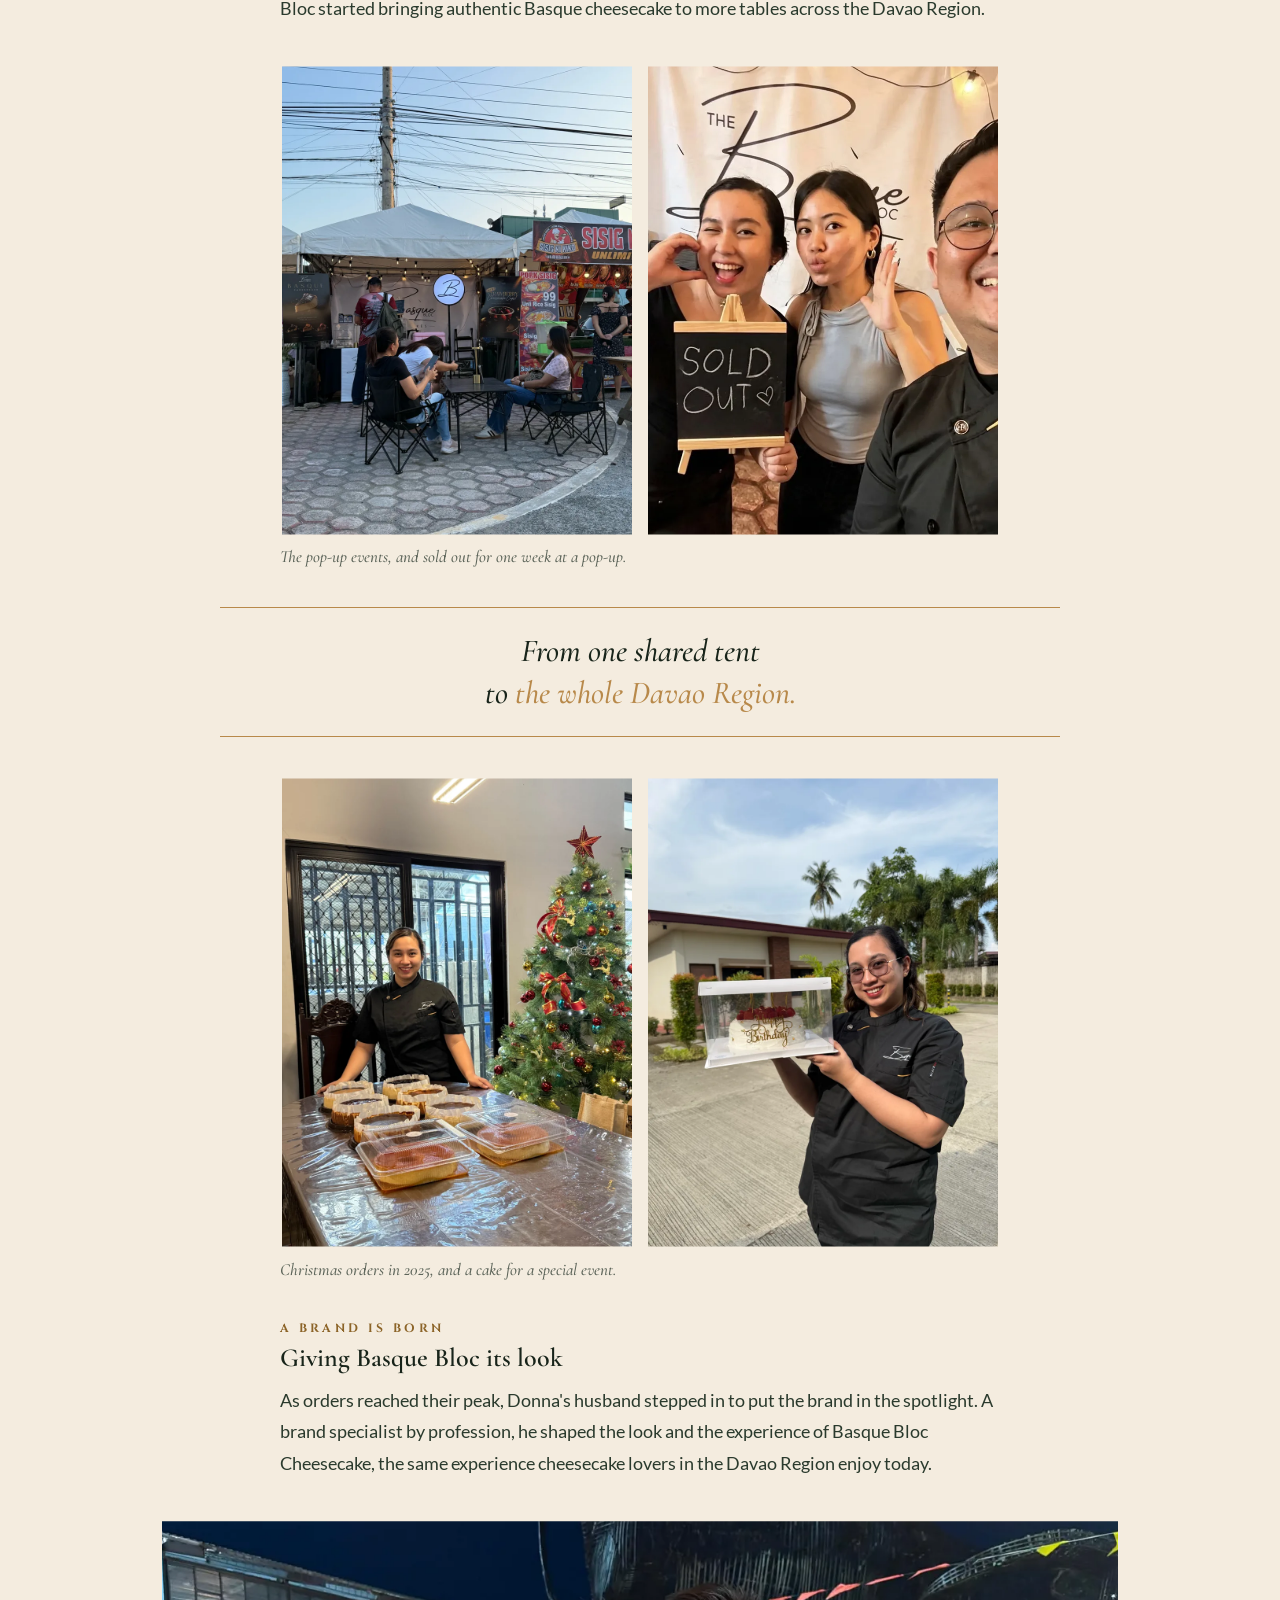
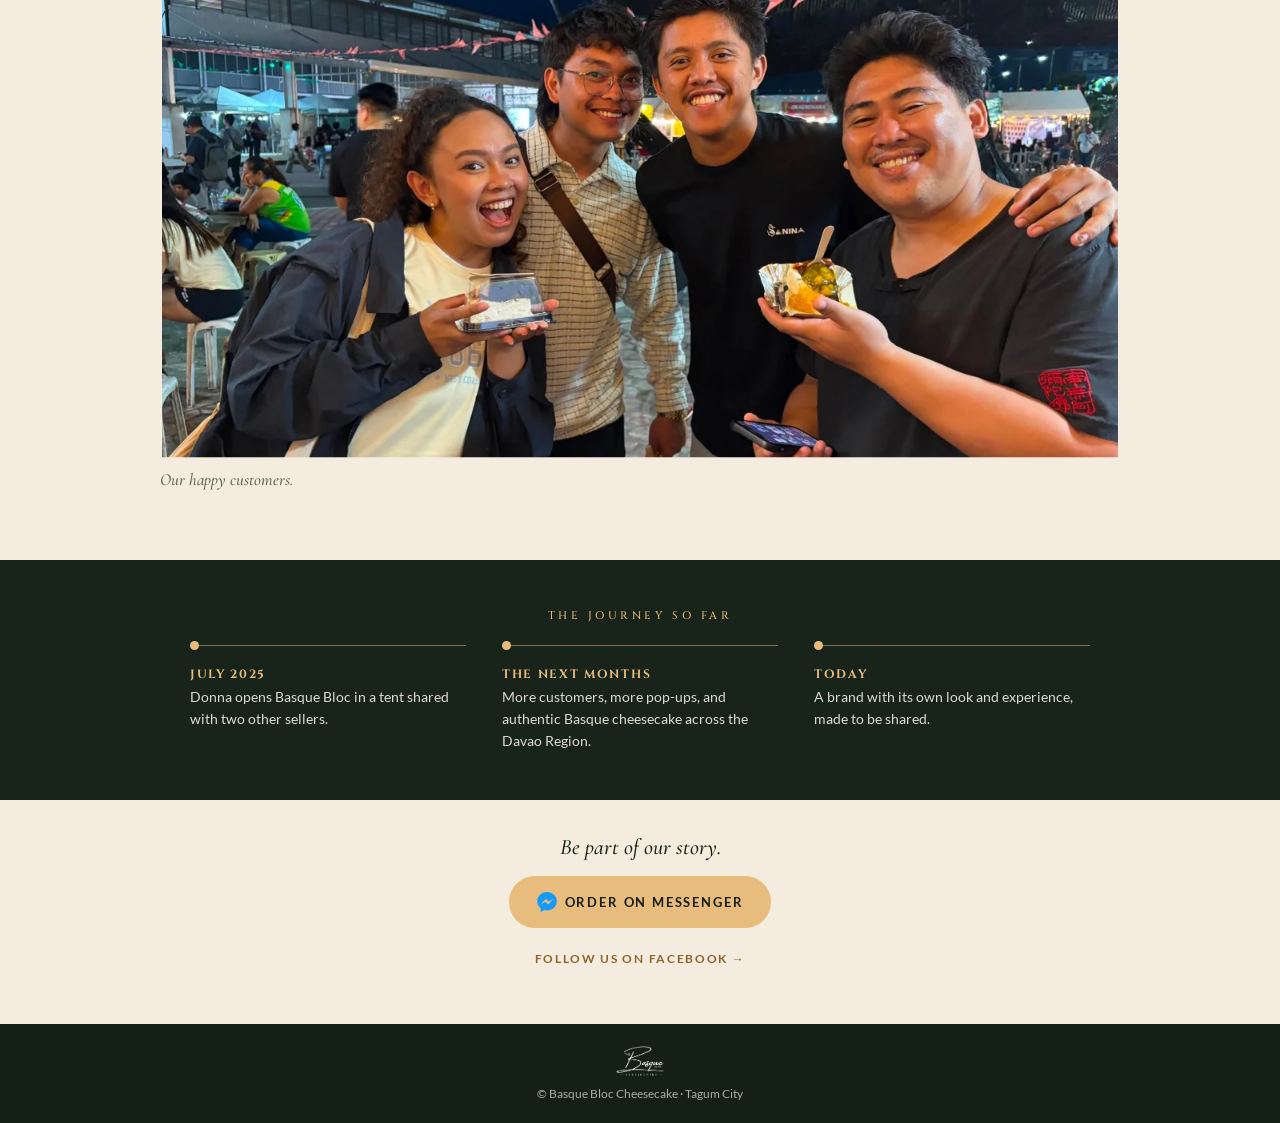
==== commit 66e1faf5: "Messenger logo on all order buttons (Uma spec: 20px, 8px gap)" ====
--- a/our-story/index.html
+++ b/our-story/index.html
@@ -82,7 +82,7 @@
 h1{font-size:clamp(2.2rem,9vw,3.4rem)}
 .btn2{max-width:100%;white-space:normal;text-align:center;line-height:1.4;padding-top:8px;padding-bottom:8px}.btn{max-width:100%}
 @media(min-width:900px){.mnav{display:none}.hero{min-height:560px}.hero .in{padding-top:120px}h1{font-size:clamp(3.4rem,5vw,4rem)}}
-</style></head><body>
+.btn{display:inline-flex!important;align-items:center;justify-content:center;gap:8px}.msgr-icon{width:20px;height:20px;flex:none;display:block}</style></head><body>
 <header><a href="../" aria-label="Basque Bloc Cheesecake home"><img src="../assets/logo-white.png" alt="The Basque Bloc Cheesecakes"></a><nav aria-label="Main navigation"><a href="../#home">HOME</a><a href="../#menu">FLAVORS</a><a href="../#sizes">PRICES</a><b aria-current="page">OUR STORY</b><a href="https://m.me/BasqueBlocPH" target="_blank" rel="noopener noreferrer">ORDER</a></nav>
 <details class="mnav"><summary aria-label="Open menu"><span class="burger" aria-hidden="true"></span></summary><div class="links"><a href="../#home">HOME</a><a href="../#menu">FLAVORS</a><a href="../#sizes">PRICES</a><a href="./" aria-current="page">OUR STORY</a><a href="https://m.me/BasqueBlocPH" target="_blank" rel="noopener noreferrer">ORDER</a></div></details></header>
 <main><section class="hero"><div class="in">
@@ -109,6 +109,6 @@
 <div class="step"><b>THE NEXT MONTHS</b><span>More customers, more pop-ups, and authentic Basque cheesecake across the Davao Region.</span></div>
 <div class="step"><b>TODAY</b><span>A brand with its own look and experience, made to be shared.</span></div>
 </div></div></section>
-<section class="cta"><p>Be part of our story.</p><a class="btn" href="https://m.me/BasqueBlocPH" target="_blank" rel="noopener noreferrer">ORDER ON MESSENGER</a><a class="btn2" href="https://www.facebook.com/BasqueBlocPH/" target="_blank" rel="noopener noreferrer">FOLLOW US ON FACEBOOK →</a></section></main>
+<section class="cta"><p>Be part of our story.</p><a class="btn" href="https://m.me/BasqueBlocPH" target="_blank" rel="noopener noreferrer"><img class="msgr-icon" src="../assets/messenger.png" width="20" height="20" alt="" aria-hidden="true">ORDER ON MESSENGER</a><a class="btn2" href="https://www.facebook.com/BasqueBlocPH/" target="_blank" rel="noopener noreferrer">FOLLOW US ON FACEBOOK →</a></section></main>
 <footer><a href="../"><img src="../assets/logo-white.png" alt="Back to Basque Bloc home"></a>© Basque Bloc Cheesecake · Tagum City</footer>
 </body></html>
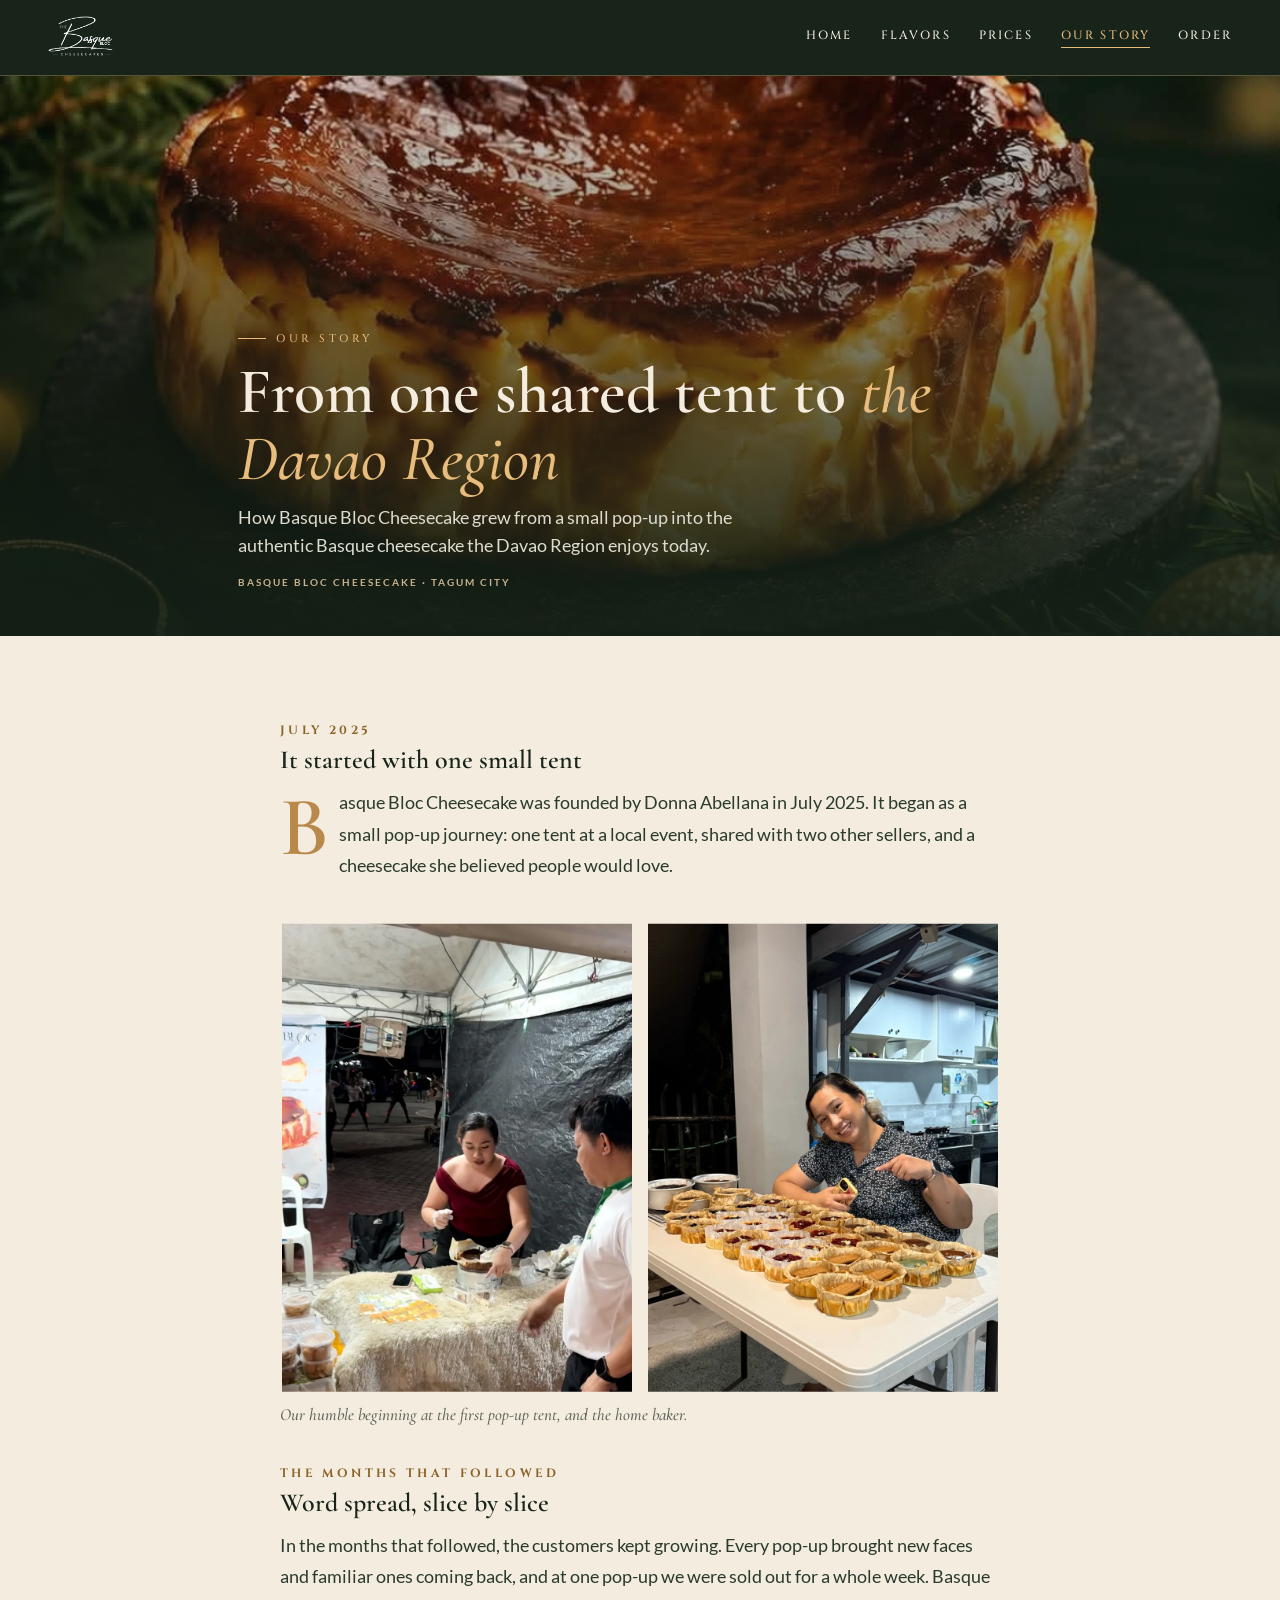
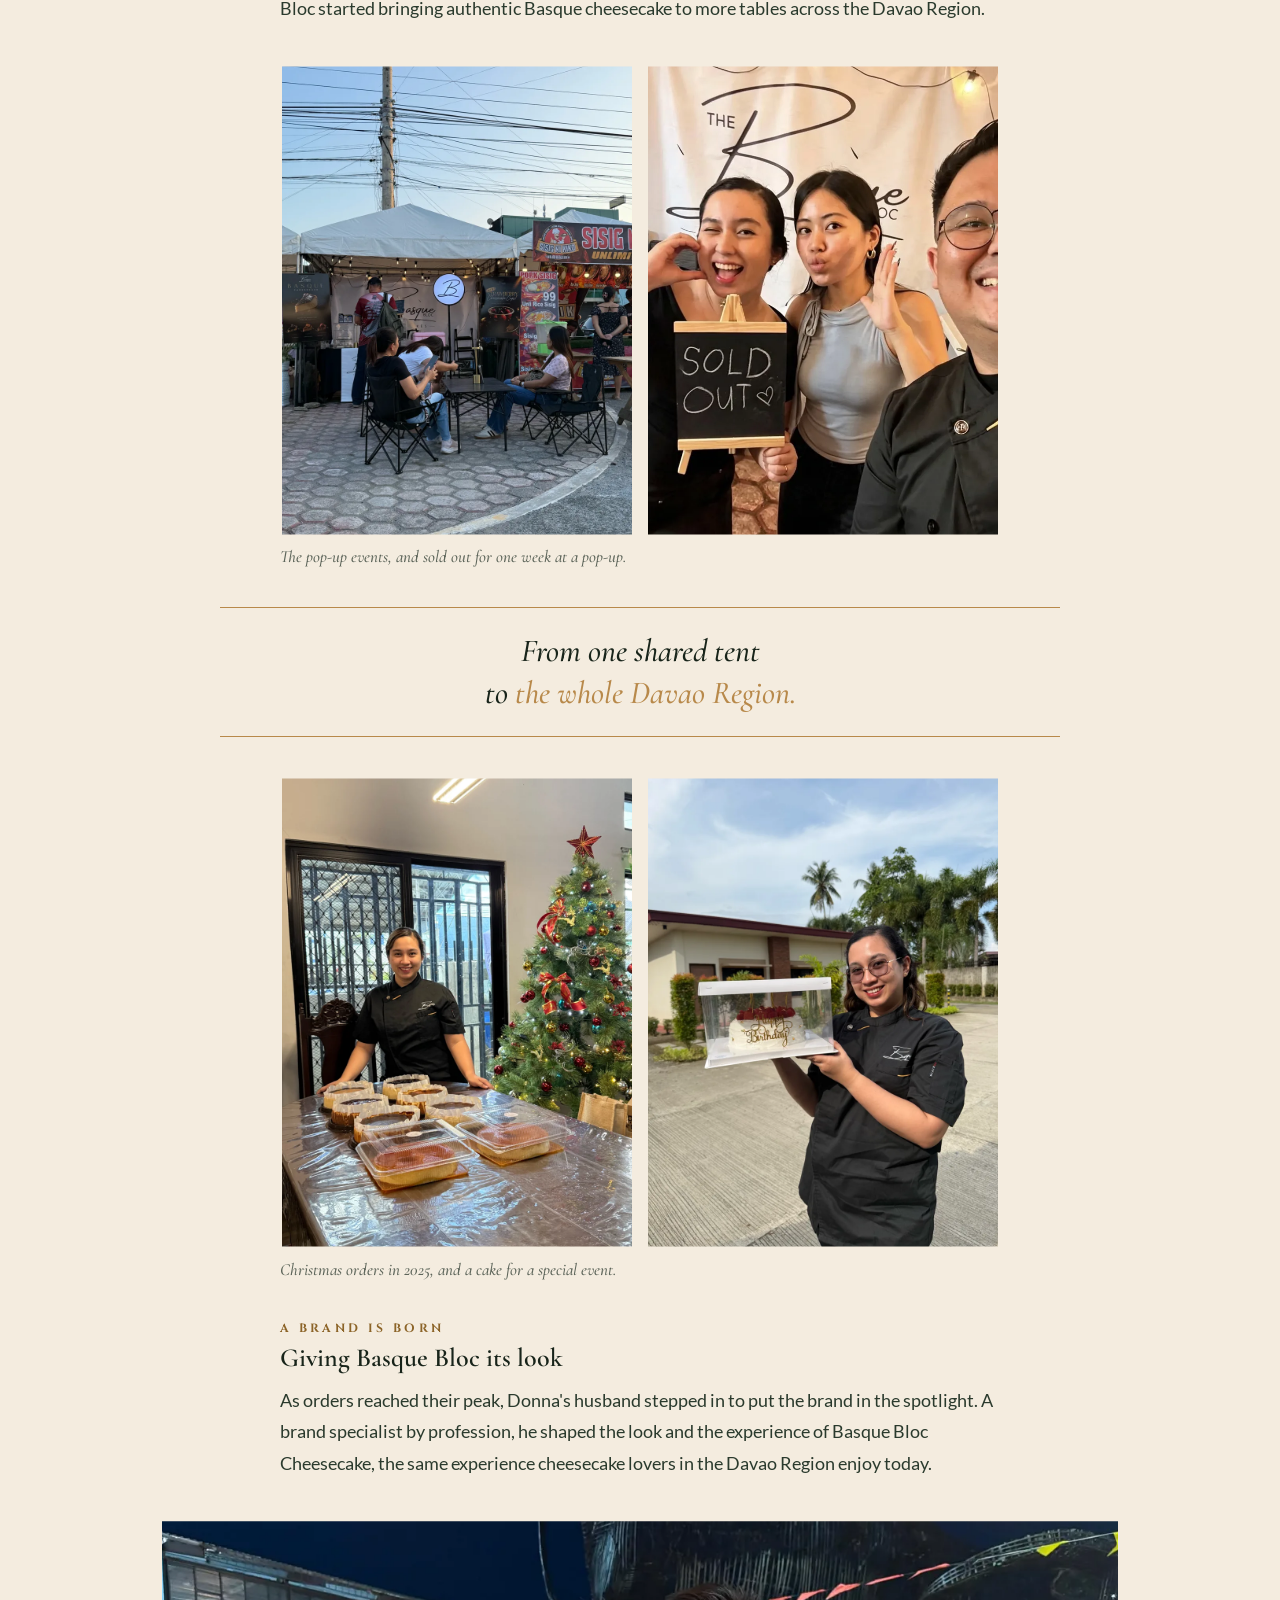
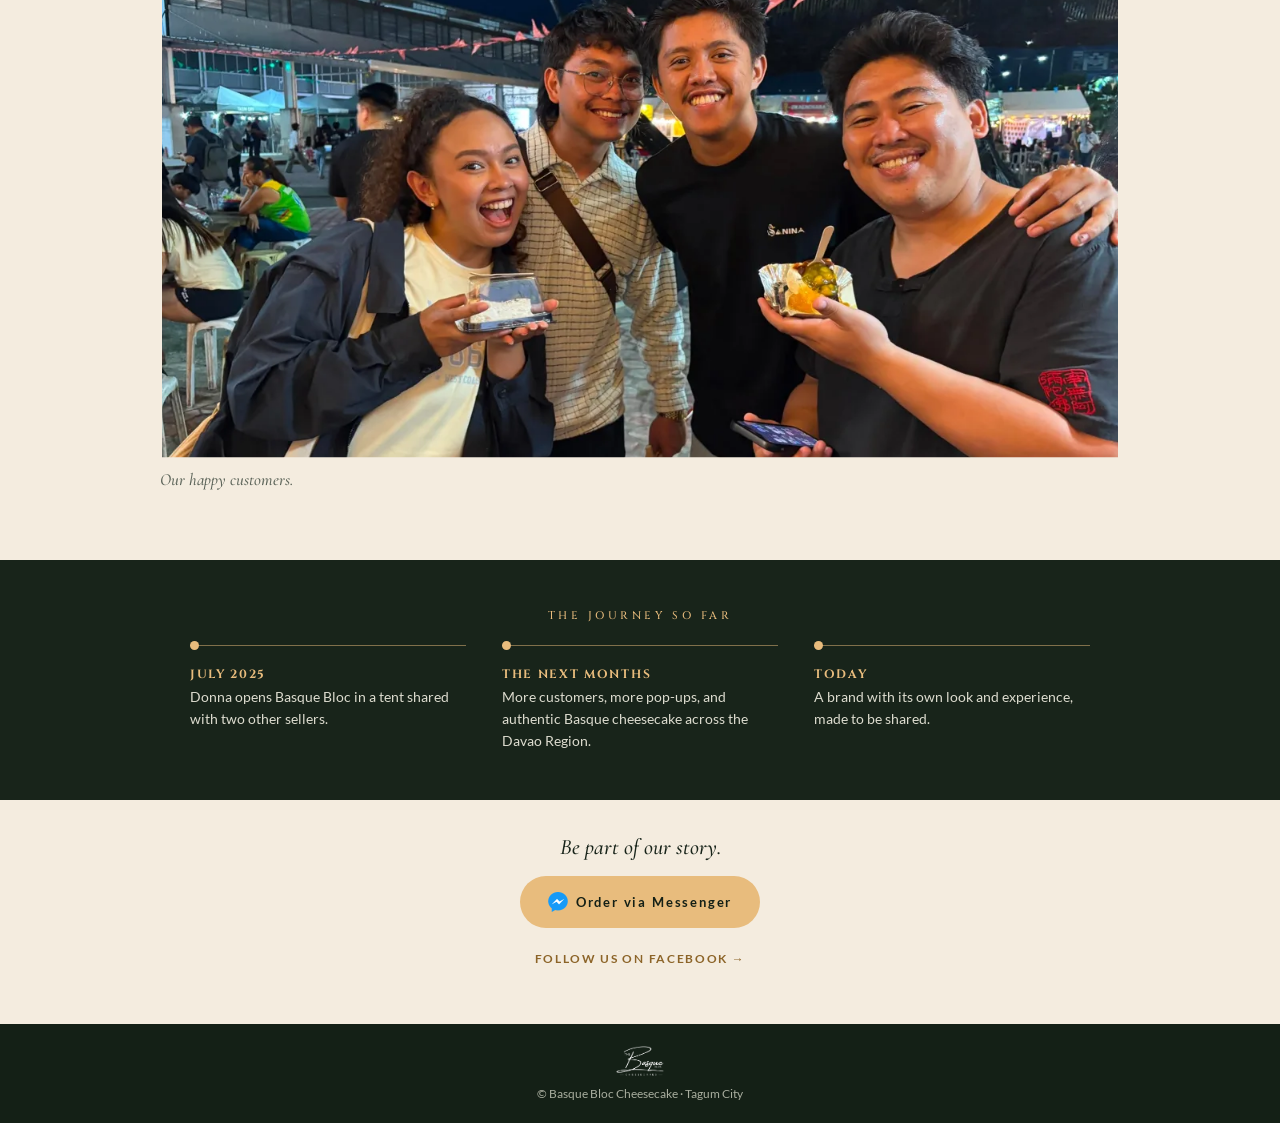
==== commit c8436346: "Messenger icon white bolt; all buttons say Order via Messenger" ====
--- a/our-story/index.html
+++ b/our-story/index.html
@@ -109,6 +109,6 @@
 <div class="step"><b>THE NEXT MONTHS</b><span>More customers, more pop-ups, and authentic Basque cheesecake across the Davao Region.</span></div>
 <div class="step"><b>TODAY</b><span>A brand with its own look and experience, made to be shared.</span></div>
 </div></div></section>
-<section class="cta"><p>Be part of our story.</p><a class="btn" href="https://m.me/BasqueBlocPH" target="_blank" rel="noopener noreferrer"><img class="msgr-icon" src="../assets/messenger.png" width="20" height="20" alt="" aria-hidden="true">ORDER ON MESSENGER</a><a class="btn2" href="https://www.facebook.com/BasqueBlocPH/" target="_blank" rel="noopener noreferrer">FOLLOW US ON FACEBOOK →</a></section></main>
+<section class="cta"><p>Be part of our story.</p><a class="btn" href="https://m.me/BasqueBlocPH" target="_blank" rel="noopener noreferrer"><img class="msgr-icon" src="../assets/messenger.png" width="20" height="20" alt="" aria-hidden="true">Order via Messenger</a><a class="btn2" href="https://www.facebook.com/BasqueBlocPH/" target="_blank" rel="noopener noreferrer">FOLLOW US ON FACEBOOK →</a></section></main>
 <footer><a href="../"><img src="../assets/logo-white.png" alt="Back to Basque Bloc home"></a>© Basque Bloc Cheesecake · Tagum City</footer>
 </body></html>
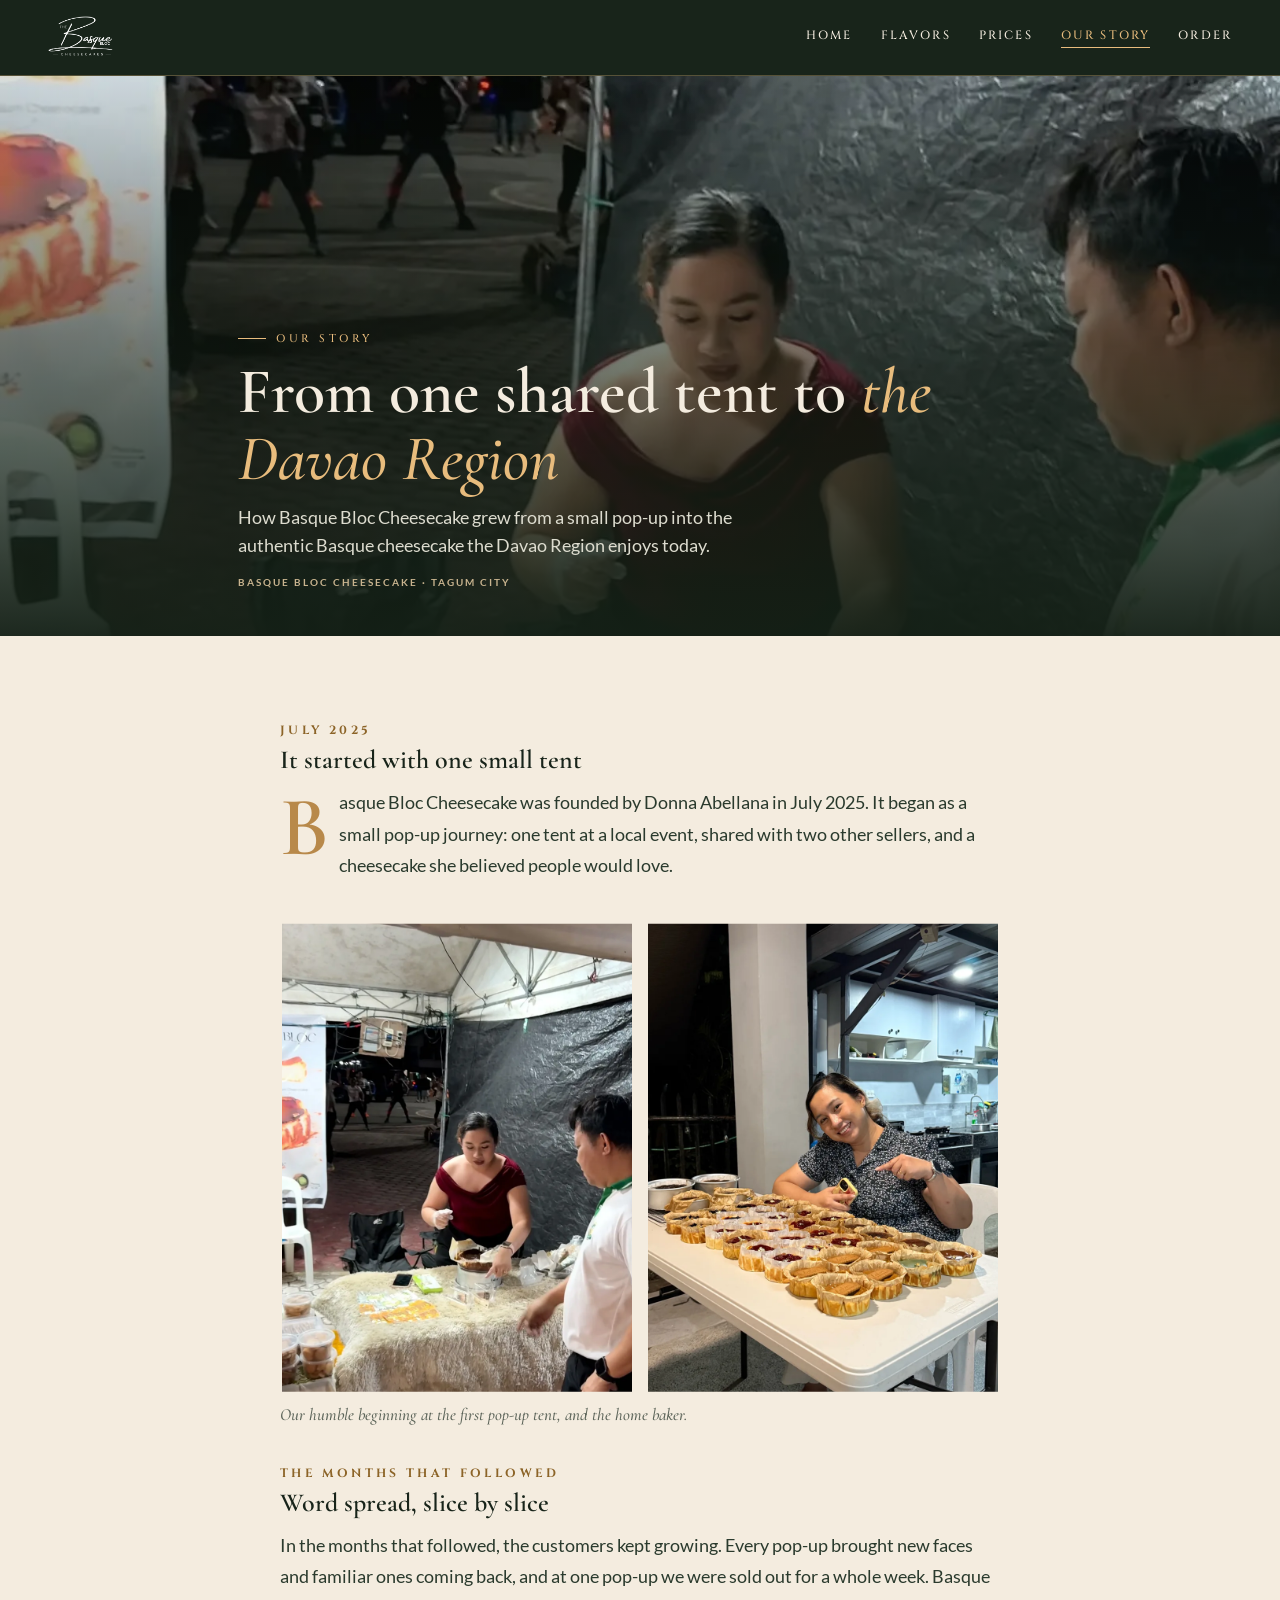
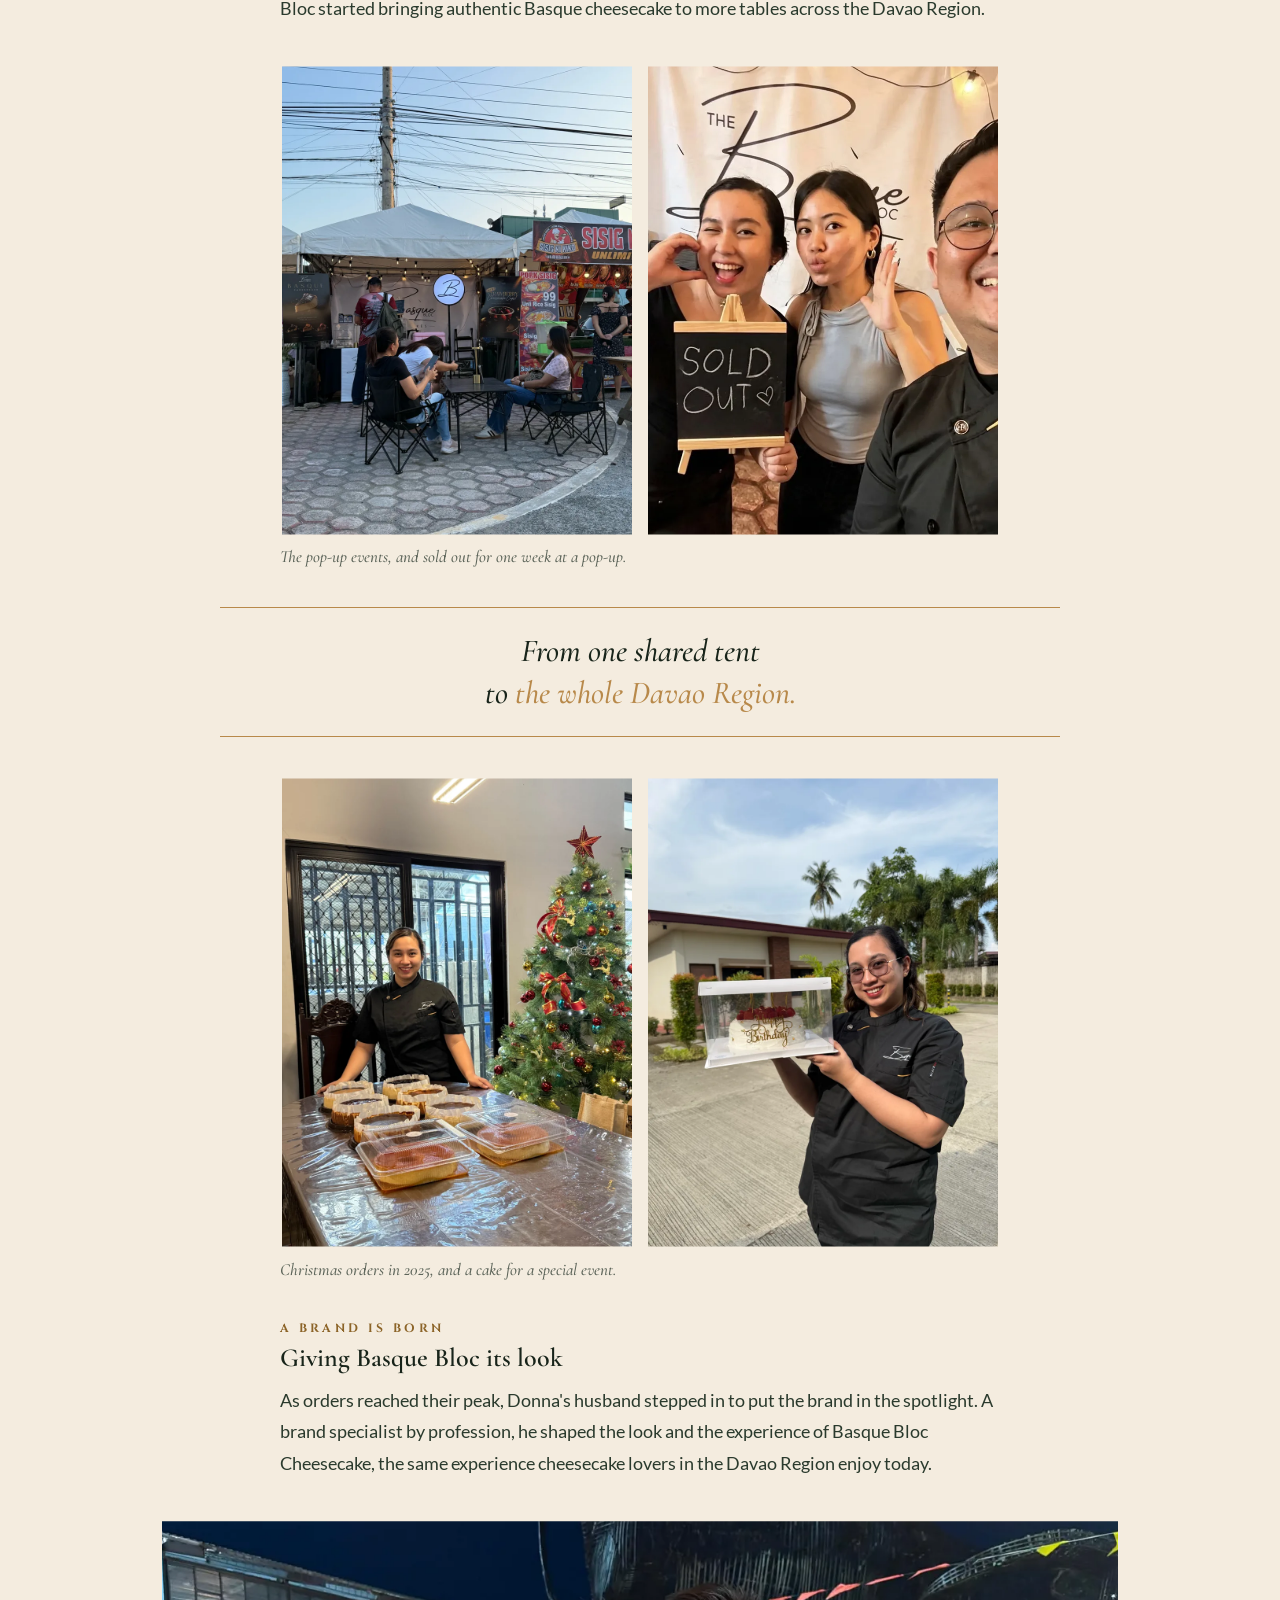
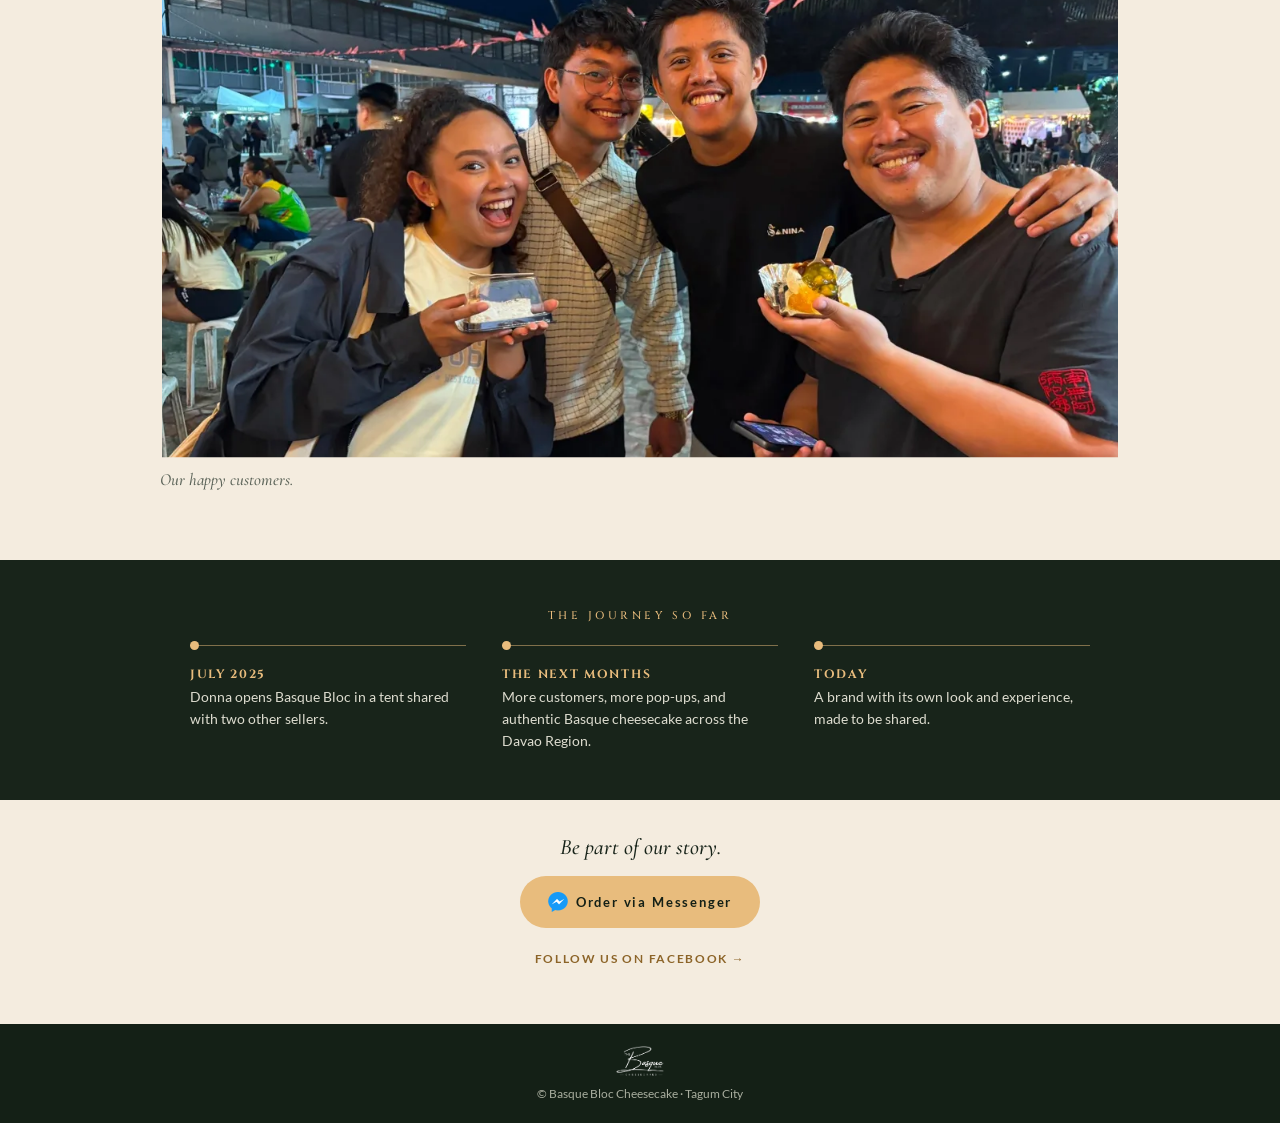
==== commit 45009250: "Our Story hero: first pop-up photo; glossy jam Strawberry/Blueberry/Mango (v5)" ====
--- a/our-story/index.html
+++ b/our-story/index.html
@@ -23,7 +23,7 @@
 header nav b{color:var(--gold);font-weight:500;border-bottom:1px solid var(--gold);padding-bottom:4px}
 .burger{width:22px;height:14px;border-top:2px solid var(--gold);border-bottom:2px solid var(--gold);position:relative}
 .burger:after{content:'';position:absolute;left:0;right:0;top:4px;border-top:2px solid var(--gold)}
-.hero{position:relative;height:440px;background:url('../assets/photos/hero-cake.webp') center 35%/cover;display:flex;align-items:flex-end}
+.hero{position:relative;height:440px;background:url('../assets/story/first-popup-hero.webp') center 50%/cover;display:flex;align-items:flex-end}
 .hero:before{content:'';position:absolute;inset:0;background:linear-gradient(180deg,rgba(20,32,22,.15) 0%,rgba(20,32,22,.55) 45%,rgba(20,32,22,.96) 100%)}
 .hero .in{position:relative;padding:0 22px 30px;color:#F4ECDF;max-width:900px;margin:0 auto;width:100%}
 .kick{font:500 0.6875rem Cinzel;letter-spacing:.32em;color:var(--gold);display:flex;align-items:center;gap:10px}
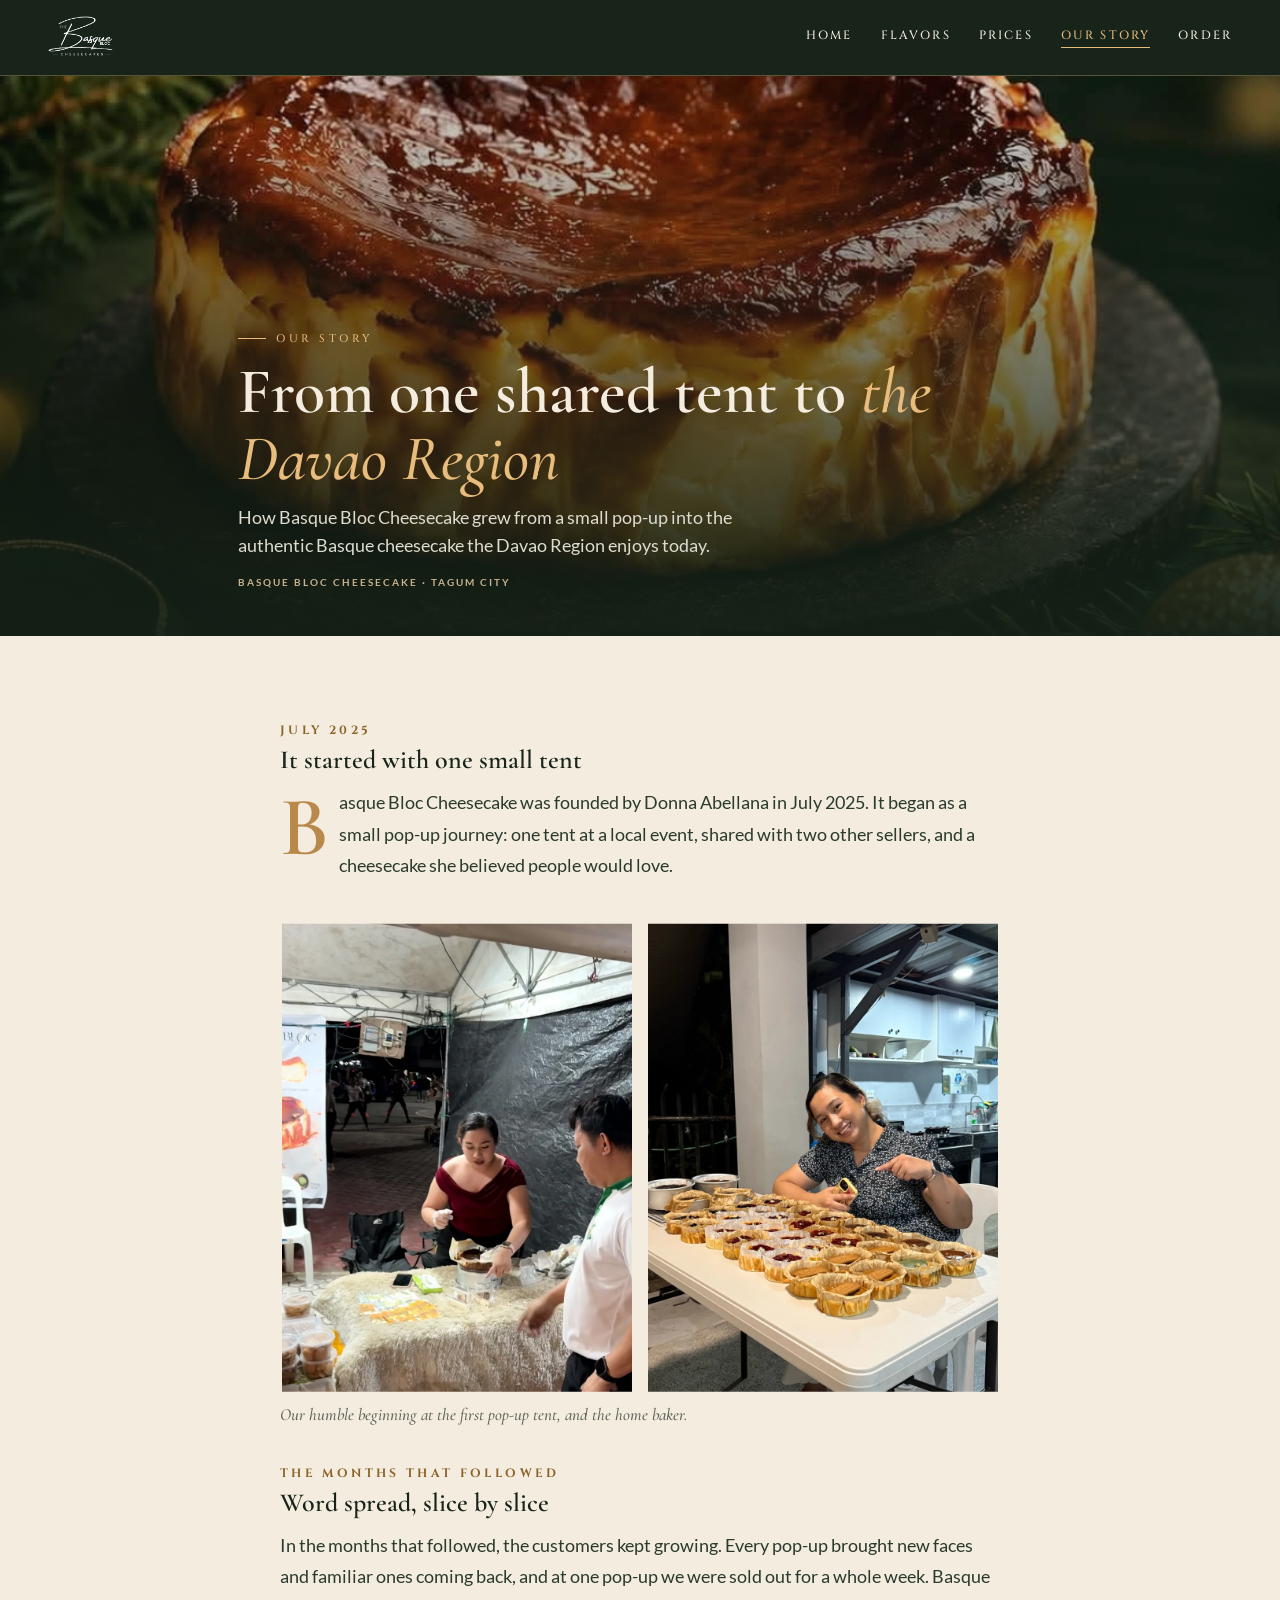
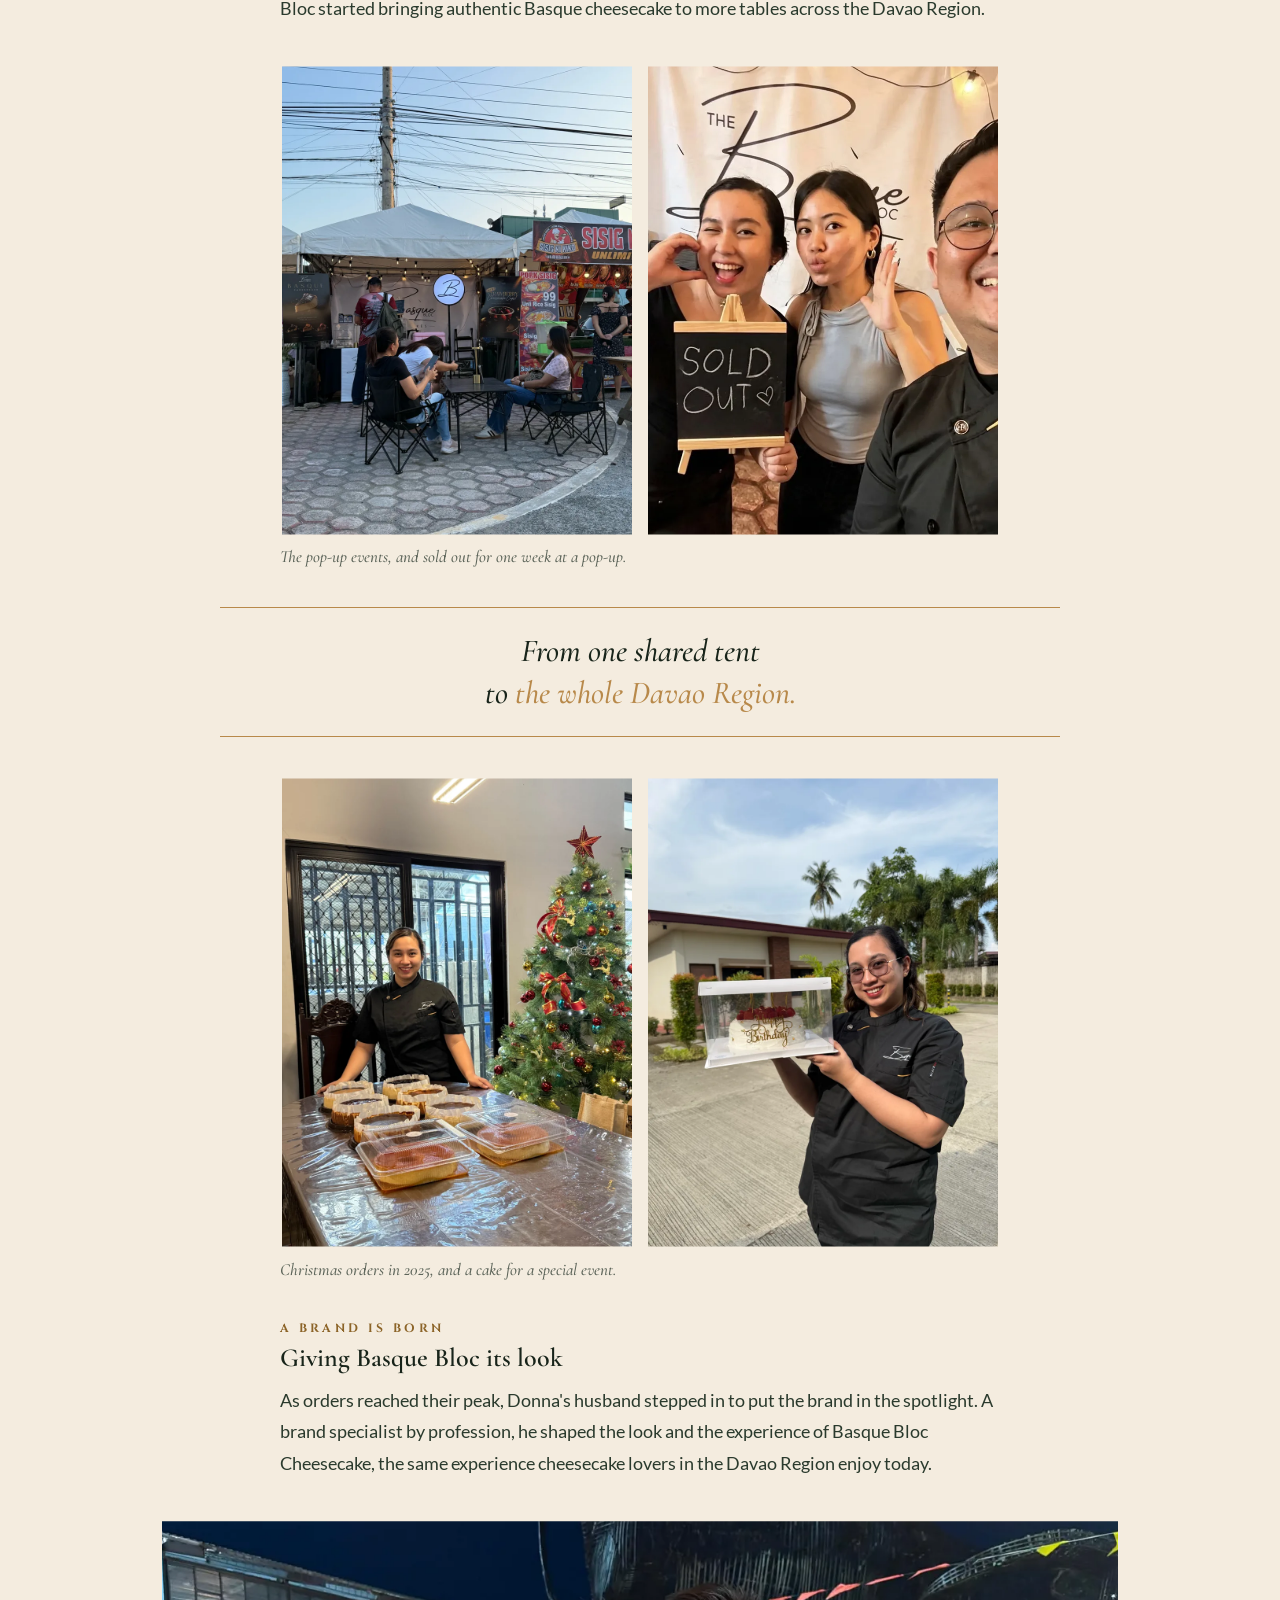
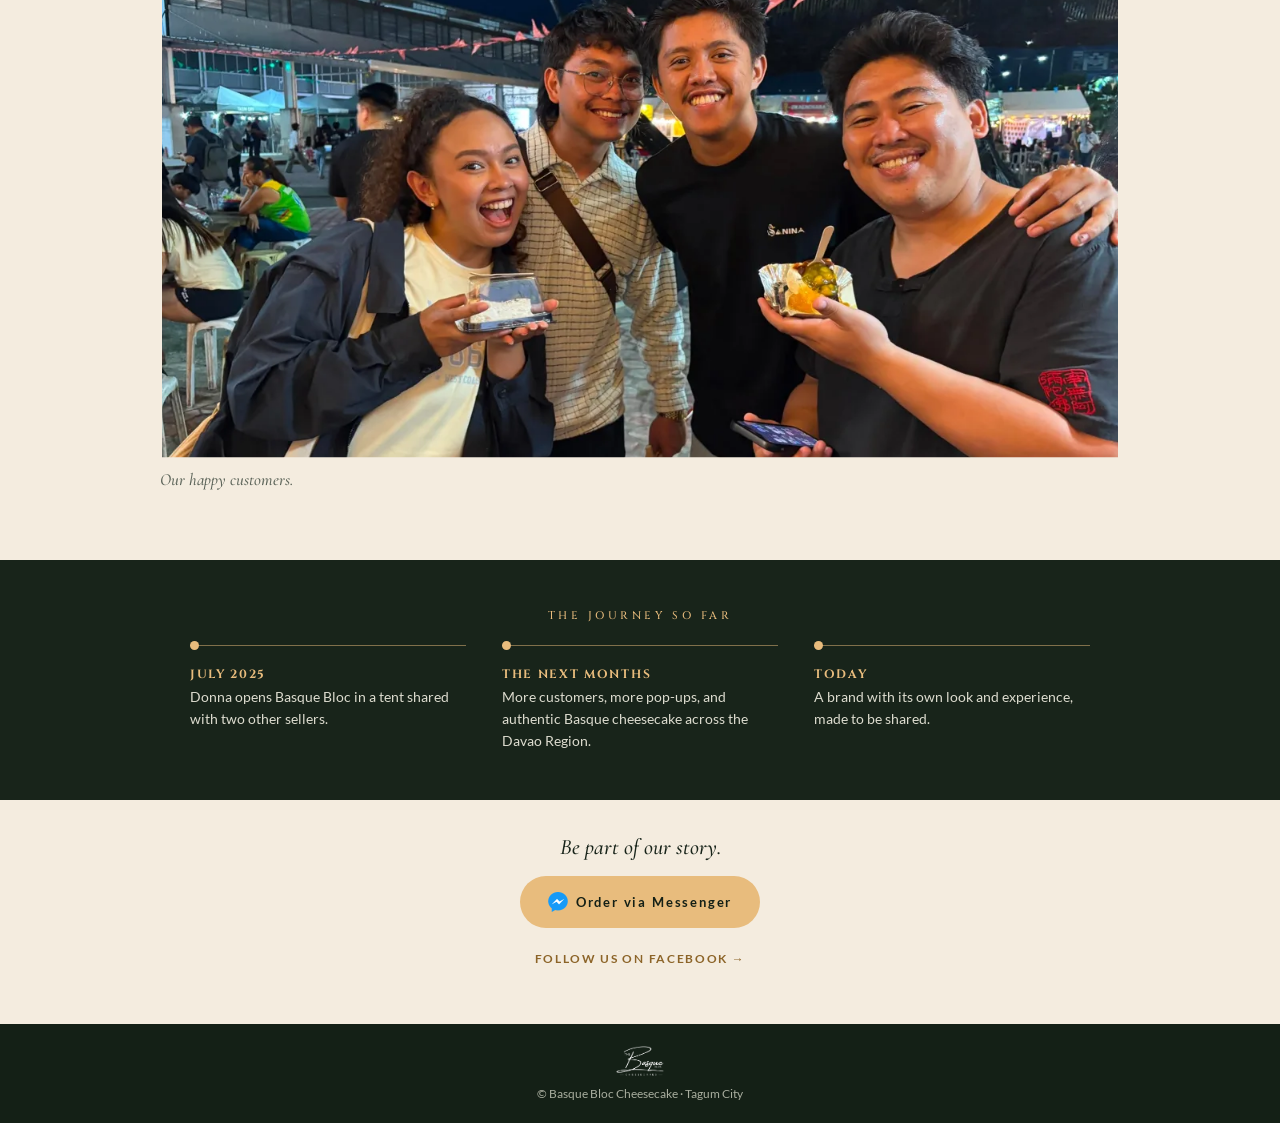
==== commit ac893610: "Revert Our Story hero to cake photo" ====
--- a/our-story/index.html
+++ b/our-story/index.html
@@ -23,7 +23,7 @@
 header nav b{color:var(--gold);font-weight:500;border-bottom:1px solid var(--gold);padding-bottom:4px}
 .burger{width:22px;height:14px;border-top:2px solid var(--gold);border-bottom:2px solid var(--gold);position:relative}
 .burger:after{content:'';position:absolute;left:0;right:0;top:4px;border-top:2px solid var(--gold)}
-.hero{position:relative;height:440px;background:url('../assets/story/first-popup-hero.webp') center 50%/cover;display:flex;align-items:flex-end}
+.hero{position:relative;height:440px;background:url('../assets/photos/hero-cake.webp') center 35%/cover;display:flex;align-items:flex-end}
 .hero:before{content:'';position:absolute;inset:0;background:linear-gradient(180deg,rgba(20,32,22,.15) 0%,rgba(20,32,22,.55) 45%,rgba(20,32,22,.96) 100%)}
 .hero .in{position:relative;padding:0 22px 30px;color:#F4ECDF;max-width:900px;margin:0 auto;width:100%}
 .kick{font:500 0.6875rem Cinzel;letter-spacing:.32em;color:var(--gold);display:flex;align-items:center;gap:10px}
